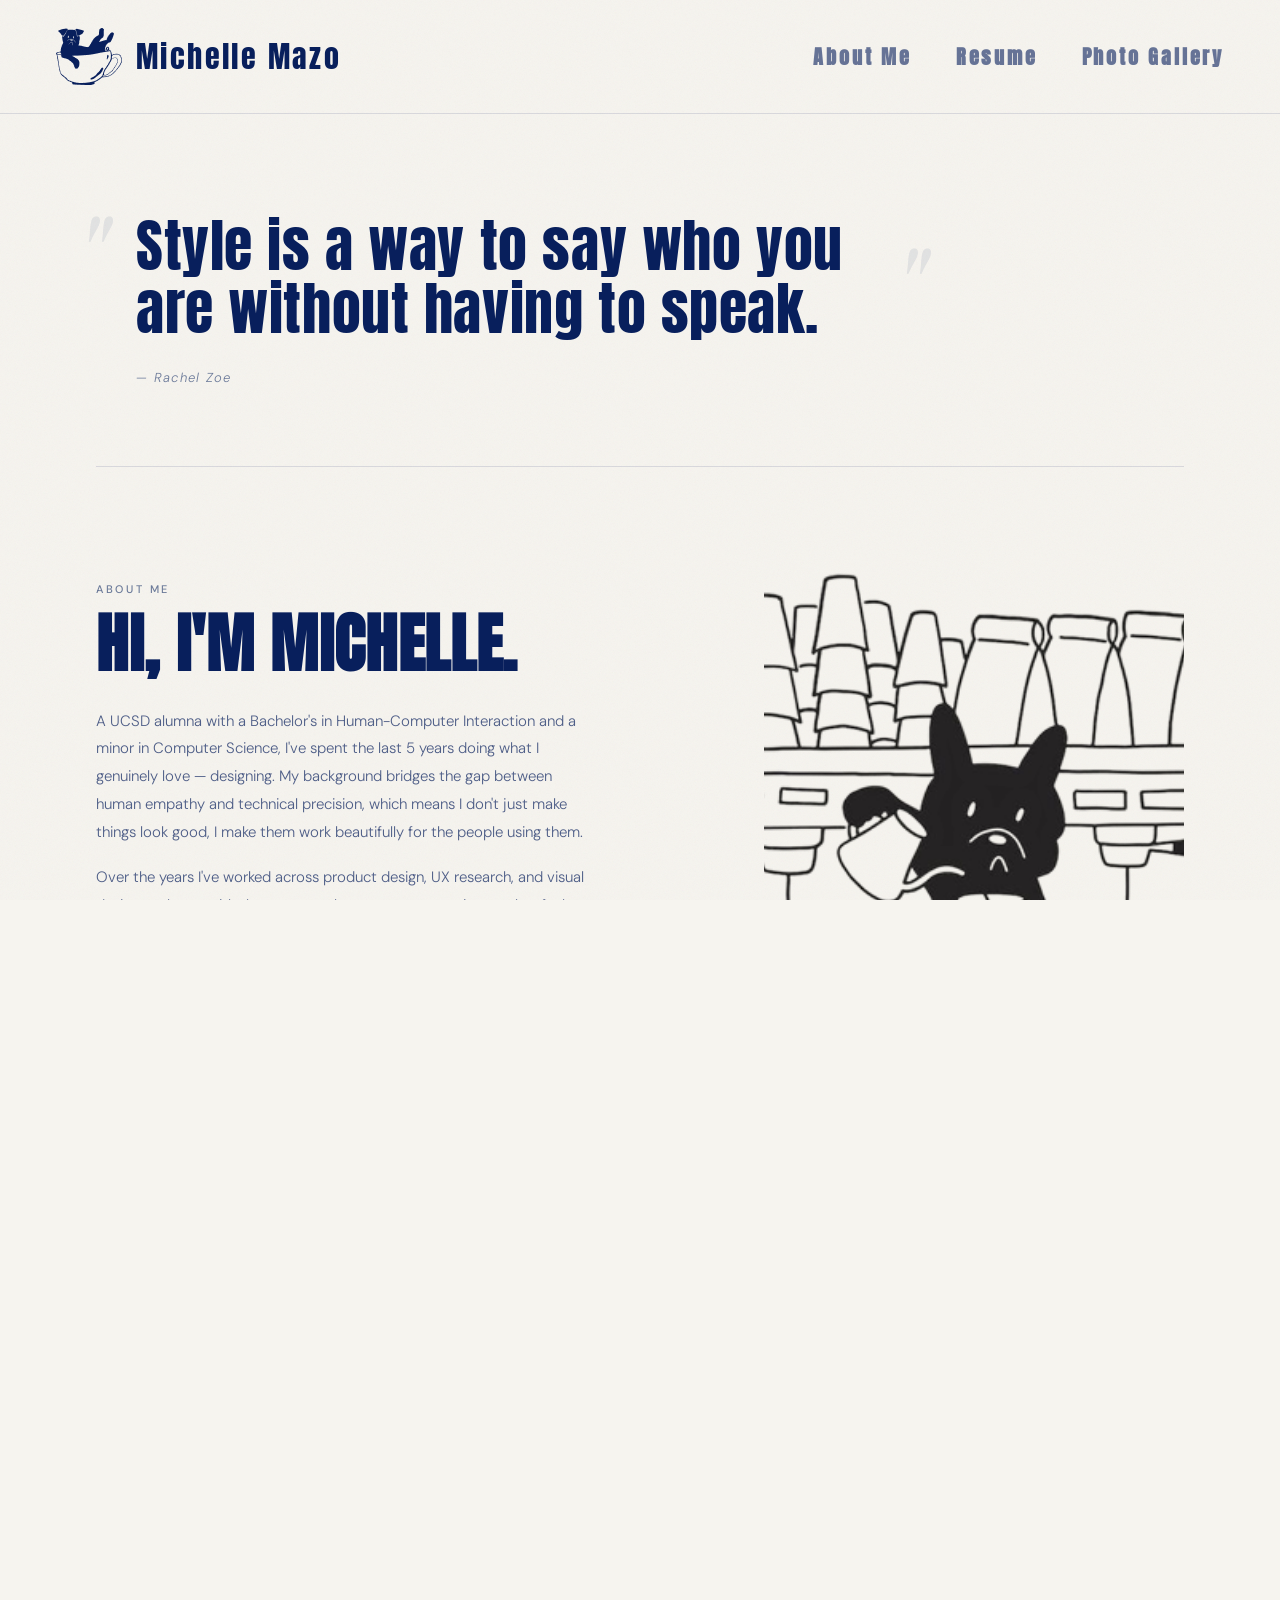
==== about.html @ 553e1314 "added about me" ====
<!DOCTYPE html>
<html lang="en">
<head>
  <meta charset="UTF-8" />
  <meta name="viewport" content="width=device-width, initial-scale=1.0" />
  <title>About — Michelle Mazo</title>
  <link rel="preconnect" href="https://fonts.googleapis.com" />
  <link rel="preconnect" href="https://fonts.gstatic.com" crossorigin />
  <link href="https://fonts.googleapis.com/css2?family=Anton&family=DM+Sans:wght@300;400;500&family=Playfair+Display:ital@1&display=swap" rel="stylesheet" />
  <link rel="stylesheet" href="styles.css" />
  <link rel="stylesheet" href="about.css" />
</head>
<body>
  <div class="page">

    <!-- NAV -->
    <nav>
      <a href="index.html" class="nav-logo">
        <img src="assets/logo.png" alt="Michelle Mazo" class="logo-img" />
        <span class="logo-name">Michelle Mazo</span>
      </a>
      <ul class="nav-links">
        <li><a href="about.html" class="nav-active">About Me</a></li>
        <li><a href="resume.html">Resume</a></li>
        <li><a href="gallery.html">Photo Gallery</a></li>
      </ul>
    </nav>

    <main class="about-wrap">

      <!-- ── QUOTE SECTION ── -->
      <section class="quote-section reveal">
        <div class="quote-inner">
          <span class="quote-mark open">"</span>
          <blockquote class="quote-text">
            Style is a way to say who you are without having to speak.
          </blockquote>
          <span class="quote-mark close">"</span>
          <cite class="quote-cite">— Rachel Zoe</cite>
        </div>
      </section>

      <!-- ── BIO SECTION ── -->
      <section class="bio-section">
        <div class="bio-grid">
          <div class="bio-text reveal">
            <p class="bio-eyebrow">About Me</p>
            <h2 class="bio-heading">Hi, I'm Michelle.</h2>
            <p class="bio-body">
              A UCSD alumna with a Bachelor's in Human-Computer Interaction and a minor in Computer Science, I've spent the last 5 years doing what I genuinely love — designing. My background bridges the gap between human empathy and technical precision, which means I don't just make things look good, I make them work beautifully for the people using them.
            </p>
            <p class="bio-body">
              Over the years I've worked across product design, UX research, and visual design — always with the same north star: create experiences that feel effortless and look intentional. I believe great design is invisible; it guides you without you noticing.
            </p>
            <p class="bio-body">
              When I'm not pushing pixels, you'll find me on the ice rink, behind a camera lens, or deep in a rabbit hole of interior design inspiration. Design isn't just my job — it's the lens through which I see everything.
            </p>
          </div>

          <div class="bio-image-col reveal-right">
            <div class="bio-img-frame">
              <img src="assets/hero.png" alt="Michelle Mazo" class="bio-photo" />
              <!-- Floating sticker -->
              <div class="sticker sticker-camera">📷</div>
            </div>
          </div>
        </div>
      </section>

      <!-- ── LOVES + ACCOMPLISHMENTS ── -->
      <section class="lists-section">
        <div class="lists-grid">

          <!-- Things I Love -->
          <div class="list-block reveal">
            <div class="list-header">
              <span class="list-icon">♥</span>
              <h3 class="list-title">Things I Love</h3>
            </div>
            <ul class="love-list">
              <li class="love-item" style="--i:0">
                <span class="love-num">01</span>
                <span>Learning about design & emerging tools</span>
              </li>
              <li class="love-item" style="--i:1">
                <span class="love-num">02</span>
                <span>Building out designs from scratch</span>
              </li>
              <li class="love-item" style="--i:2">
                <span class="love-num">03</span>
                <span>Playing hockey & tennis</span>
              </li>
              <li class="love-item" style="--i:3">
                <span class="love-num">04</span>
                <span>Photography</span>
              </li>
              <li class="love-item" style="--i:4">
                <span class="love-num">05</span>
                <span>Traveling & exploring new places</span>
              </li>
              <li class="love-item" style="--i:5">
                <span class="love-num">06</span>
                <span>Interior design</span>
              </li>
              <li class="love-item love-item--blind" style="--i:6">
                <span class="love-num">07</span>
                <span>Opening blind boxes</span>
                <!-- Blind box character sticker -->
                <div class="blindbox-sticker">
                  <div class="bb-char">
                    <div class="bb-head">
                      <div class="bb-eye bb-eye--l"></div>
                      <div class="bb-eye bb-eye--r"></div>
                      <div class="bb-mouth"></div>
                    </div>
                    <div class="bb-body"></div>
                    <div class="bb-star bb-star--1">★</div>
                    <div class="bb-star bb-star--2">✦</div>
                    <div class="bb-star bb-star--3">★</div>
                  </div>
                </div>
              </li>
            </ul>
          </div>

          <!-- Accomplishments -->
          <div class="list-block reveal">
            <div class="list-header">
              <span class="list-icon">✦</span>
              <h3 class="list-title">Accomplishments</h3>
            </div>
            <div class="accomplishments-empty">
              <div class="empty-inner">
                <p class="empty-line">Building the list.</p>
                <p class="empty-line empty-line--muted">Check back soon — big things are coming.</p>
              </div>
              <div class="empty-dots">
                <span class="e-dot"></span>
                <span class="e-dot"></span>
                <span class="e-dot"></span>
              </div>
            </div>
          </div>

        </div>
      </section>

      <!-- ── MARLOW SECTION ── -->
      <section class="dog-section reveal">
        <div class="dog-inner">
          <div class="dog-text">
            <p class="bio-eyebrow">& Most Importantly</p>
            <h2 class="dog-heading">Meet Marlow.</h2>
            <p class="bio-body">
              Chief of good vibes, professional napper, and my most loyal creative companion. Marlow has been by my side through every late-night design sprint and every celebratory moment. Equal parts chaos and comfort — basically my spirit animal.
            </p>
          </div>
          <div class="dog-img-wrap">
            <div class="dog-img-frame">
              <img src="assets/marlow.png" alt="Marlow the dog" class="dog-photo" />
            </div>
            <div class="dog-sticker">
              <span class="dog-sticker-text">good boy ✦</span>
            </div>
          </div>
        </div>
      </section>

    </main>

  </div>

  <script>
    // Scroll reveal
    const revealEls = document.querySelectorAll('.reveal, .reveal-right');
    const observer = new IntersectionObserver((entries) => {
      entries.forEach(e => {
        if (e.isIntersecting) {
          e.target.classList.add('is-visible');
          observer.unobserve(e.target);
        }
      });
    }, { threshold: 0.12 });
    revealEls.forEach(el => observer.observe(el));

    // Love list item stagger on scroll
    const loveItems = document.querySelectorAll('.love-item');
    const loveObserver = new IntersectionObserver((entries) => {
      entries.forEach(e => {
        if (e.isIntersecting) {
          e.target.style.animationDelay = `${e.target.style.getPropertyValue('--i') * 0.08}s`;
          e.target.classList.add('love-visible');
          loveObserver.unobserve(e.target);
        }
      });
    }, { threshold: 0.1 });
    loveItems.forEach(el => loveObserver.observe(el));
  </script>
</body>
</html>
---- styles.css ----
/* ── RESET ─────────────────────────────────────────── */
*, *::before, *::after {
  box-sizing: border-box;
  margin: 0;
  padding: 0;
}

/* ── VARIABLES ─────────────────────────────────────── */
:root {
  --ink:    #081F5C;
  --cream:  #f6f4ef;
  --muted:  #6b7a99;
  --border: rgba(8,31,92,0.12);
}

/* ── BASE ──────────────────────────────────────────── */
html, body {
  height: 100%;
  font-family: 'DM Sans', sans-serif;
  background: var(--cream);
  color: var(--ink);
  overflow-x: hidden;
}

/* ── GRAIN OVERLAY ─────────────────────────────────── */
body::before {
  content: '';
  position: fixed;
  inset: 0;
  z-index: 0;
  pointer-events: none;
  opacity: 0.055;
  background-image: url("data:image/svg+xml,%3Csvg viewBox='0 0 512 512' xmlns='http://www.w3.org/2000/svg'%3E%3Cfilter id='noise'%3E%3CfeTurbulence type='fractalNoise' baseFrequency='0.75' numOctaves='4' stitchTiles='stitch'/%3E%3C/filter%3E%3Crect width='100%25' height='100%25' filter='url(%23noise)'/%3E%3C/svg%3E");
  background-size: 180px 180px;
}

/* ── LAYOUT ────────────────────────────────────────── */
.page {
  position: relative;
  z-index: 1;
  min-height: 100vh;
  display: flex;
  flex-direction: column;
}

/* ── NAV ───────────────────────────────────────────── */
nav {
  display: flex;
  align-items: center;
  justify-content: space-between;
  padding: 28px 56px;
  border-bottom: 1px solid var(--border);
}

.nav-logo {
  display: flex;
  align-items: center;
  gap: 14px;
  text-decoration: none;
}

.logo-mark {
  width: 40px;
  height: 40px;
  border-radius: 50%;
  border: 1.5px solid var(--ink);
  display: flex;
  align-items: center;
  justify-content: center;
  font-family: 'Anton', sans-serif;
  font-size: 14px;
  color: var(--ink);
  letter-spacing: 0.02em;
  transition: background 0.3s ease, color 0.3s ease;
}

.nav-logo:hover .logo-mark {
  background: var(--ink);
  color: var(--cream);
}

.logo-name {
  font-family: 'Anton', sans-serif;
  font-size: 30px;
  letter-spacing: 0.08em;
  color: var(--ink);
}

.nav-links {
  display: flex;
  align-items: center;
  gap: 44px;
  list-style: none;
}

.nav-links li {
  animation: fadeDown 0.6s ease both;
}
.nav-links li:nth-child(1) { animation-delay: 0.15s; }
.nav-links li:nth-child(2) { animation-delay: 0.26s; }
.nav-links li:nth-child(3) { animation-delay: 0.37s; }

.nav-links a {
  font-family: 'Anton', sans-serif;
  font-size: 20px;
  font-weight: 900;
  letter-spacing: 0.14em;
  color: var(--ink);
  text-decoration: none;
  position: relative;
  padding-bottom: 4px;
  opacity: 0.6;
  transition: opacity 0.25s ease;
}

.nav-links a::after {
  content: '';
  position: absolute;
  left: 0;
  bottom: 0;
  width: 0%;
  height: 1px;
  background: var(--ink);
  transition: width 0.38s cubic-bezier(0.4, 0, 0.2, 1);
}

.nav-links a:hover {
  opacity: 1;
}

.nav-links a:hover::after {
  width: 100%;
}

/* ── HERO ──────────────────────────────────────────── */
.hero {
  flex: 1;
  display: grid;
  grid-template-columns: 1fr 1fr;
  padding: 80px 56px 0;
  align-items: center;
  gap: 40px;
  max-width: 1200px;
  width: 100%;
  margin: 0 auto;
}

/* LEFT — text */
.hero-text {
  display: flex;
  flex-direction: column;
}

.hero-eyebrow {
  font-family: 'DM Sans', sans-serif;
  font-size: 11px;
  font-weight: 500;
  letter-spacing: 0.24em;
  text-transform: uppercase;
  color: var(--muted);
  margin-bottom: 22px;
  animation: fadeUp 0.8s ease both 0.2s;
}

.hero-name {
  font-family: 'Anton', sans-serif;
  font-size: clamp(40px, 7.5vw, 30px);
  line-height: 0.93;
  letter-spacing: 0.01em;
  color: var(--ink);
  text-transform: uppercase;
}

.hero-name .line {
  display: block;
  overflow: hidden;
}

.hero-name .line span {
  display: block;
  animation: slideUp 0.9s cubic-bezier(0.22, 1, 0.36, 1) both;
}

.hero-name .line:nth-child(1) span { animation-delay: 0.25s; }
.hero-name .line:nth-child(2) span { animation-delay: 0.38s; }

.hero-divider {
  width: 44px;
  height: 1px;
  background: var(--ink);
  opacity: 0.22;
  margin: 30px 0;
  animation: fadeUp 0.8s ease both 0.55s;
}

.hero-desc {
  font-family: 'Anton', sans-serif;
  font-size: 20px;
  font-weight: 300;
  line-height: 1.8;
  color: var(--ink);
  opacity: 0.6;
  max-width: 340px;
  animation: fadeUp 0.8s ease both 0.65s;
}

.hero-cta {
  margin-top: 44px;
  animation: fadeUp 0.8s ease both 0.78s;
}

.hero-cta a {
  font-family: 'DM Sans', sans-serif;
  font-size: 11px;
  font-weight: 500;
  letter-spacing: 0.2em;
  text-transform: uppercase;
  color: var(--cream);
  background: var(--ink);
  text-decoration: none;
  padding: 15px 36px;
  border: 1px solid var(--ink);
  display: inline-block;
  position: relative;
  overflow: hidden;
  transition: color 0.38s ease;
}

.hero-cta a::before {
  content: '';
  position: absolute;
  inset: 0;
  background: var(--cream);
  transform: translateX(-102%);
  transition: transform 0.38s cubic-bezier(0.4, 0, 0.2, 1);
}

.hero-cta a:hover { color: var(--ink); }
.hero-cta a:hover::before { transform: translateX(0); }
.hero-cta a span { position: relative; z-index: 1; }

/* RIGHT — image */
.hero-image {
  display: flex;
  justify-content: flex-end;
  align-items: flex-end;
  padding-left: 32px;
  animation: fadeIn 1.1s ease both 0.4s;
}

.image-frame {
  position: relative;
  width: 100%;
  max-width: 460px;
  aspect-ratio: 3 / 4;
}

.image-frame::before {
  content: '';
  position: absolute;
  top: -16px;
  right: -16px;
  width: 55%;
  height: 55%;
  border-top: 1px solid var(--ink);
  border-right: 1px solid var(--ink);
  opacity: 0.14;
  pointer-events: none;
  z-index: 2;
}

.image-frame::after {
  content: '';
  position: absolute;
  bottom: -16px;
  left: -16px;
  width: 55%;
  height: 55%;
  border-bottom: 1px solid var(--ink);
  border-left: 1px solid var(--ink);
  opacity: 0.14;
  pointer-events: none;
  z-index: 2;
}

.placeholder-img {
  width: 100%;
  height: 100%;
  background: rgba(8,31,92,0.04);
  border: 1px dashed rgba(8,31,92,0.18);
  display: flex;
  flex-direction: column;
  align-items: center;
  justify-content: center;
  gap: 14px;
}

.placeholder-img svg { opacity: 0.18; }

.placeholder-img p {
  font-size: 11px;
  letter-spacing: 0.16em;
  text-transform: uppercase;
  color: var(--ink);
  opacity: 0.3;
}

/* ── COMING SOON ───────────────────────────────────── */
.coming-soon {
  padding: 44px 56px;
  display: flex;
  align-items: center;
  gap: 18px;
  animation: fadeUp 0.8s ease both 1s;
}

.cs-line {
  flex: 1;
  height: 1px;
  background: var(--border);
}

.cs-text {
  font-family: 'DM Sans', sans-serif;
  font-size: 10px;
  font-weight: 400;
  letter-spacing: 0.26em;
  text-transform: uppercase;
  color: var(--muted);
  white-space: nowrap;
}

.cs-dots {
  display: flex;
  gap: 5px;
  align-items: center;
}

.dot {
  width: 4px;
  height: 4px;
  border-radius: 50%;
  background: var(--muted);
  opacity: 0.4;
  animation: blink 1.8s ease-in-out infinite;
}

.dot:nth-child(2) { animation-delay: 0.22s; }
.dot:nth-child(3) { animation-delay: 0.44s; }

/* ── ANIMATIONS ────────────────────────────────────── */
@keyframes fadeDown {
  from { opacity: 0; transform: translateY(-12px); }
  to   { opacity: 1; transform: translateY(0); }
}

@keyframes fadeUp {
  from { opacity: 0; transform: translateY(18px); }
  to   { opacity: 1; transform: translateY(0); }
}

@keyframes slideUp {
  from { transform: translateY(110%); }
  to   { transform: translateY(0); }
}

@keyframes fadeIn {
  from { opacity: 0; }
  to   { opacity: 1; }
}

@keyframes blink {
  0%, 100% { opacity: 0.25; transform: scale(1); }
  50%       { opacity: 0.9;  transform: scale(1.35); }
}

/* ── RESPONSIVE ────────────────────────────────────── */
@media (max-width: 768px) {
  nav { padding: 20px 24px; }
  .logo-name { display: none; }
  .nav-links { gap: 22px; }

  .hero {
    grid-template-columns: 1fr;
    padding: 48px 24px 0;
    gap: 48px;
  }

  .hero-image {
    justify-content: center;
    padding-left: 0;
    order: -1;
  }

  .image-frame { max-width: 260px; }
  .coming-soon { padding: 36px 24px; }
}
---- about.css ----
/* ── ABOUT PAGE ────────────────────────────────────── */

.about-wrap {
  max-width: 1200px;
  width: 100%;
  margin: 0 auto;
  padding: 0 56px;
}

/* ── SCROLL REVEAL ─────────────────────────────────── */
.reveal {
  opacity: 0;
  transform: translateY(40px);
  transition: opacity 0.8s cubic-bezier(0.22, 1, 0.36, 1),
              transform 0.8s cubic-bezier(0.22, 1, 0.36, 1);
}

.reveal-right {
  opacity: 0;
  transform: translateX(40px);
  transition: opacity 0.9s cubic-bezier(0.22, 1, 0.36, 1),
              transform 0.9s cubic-bezier(0.22, 1, 0.36, 1);
}

.reveal.is-visible,
.reveal-right.is-visible {
  opacity: 1;
  transform: translate(0, 0);
}

/* ── QUOTE SECTION ─────────────────────────────────── */
.quote-section {
  padding: 100px 0 80px;
  border-bottom: 1px solid var(--border);
}

.quote-inner {
  position: relative;
  max-width: 820px;
}

.quote-mark {
  font-family: 'Playfair Display', serif;
  font-size: 120px;
  line-height: 1;
  color: var(--ink);
  opacity: 0.08;
  position: absolute;
  font-style: italic;
}

.quote-mark.open {
  top: -20px;
  left: -24px;
}

.quote-mark.close {
  bottom: 40px;
  right: -10px;
}

.quote-text {
  font-family: 'Anton', sans-serif;
  font-size: clamp(32px, 4.5vw, 58px);
  line-height: 1.1;
  letter-spacing: 0.01em;
  color: var(--ink);
  font-style: normal;
  padding: 0 40px;
}

.quote-cite {
  display: block;
  font-family: 'DM Sans', sans-serif;
  font-size: 13px;
  font-weight: 300;
  font-style: italic;
  letter-spacing: 0.1em;
  color: var(--muted);
  margin-top: 28px;
  padding-left: 40px;
}

/* ── BIO SECTION ───────────────────────────────────── */
.bio-section {
  padding: 100px 0;
  border-bottom: 1px solid var(--border);
}

.bio-grid {
  display: grid;
  grid-template-columns: 1fr 1fr;
  gap: 80px;
  align-items: center;
}

.bio-eyebrow {
  font-family: 'DM Sans', sans-serif;
  font-size: 11px;
  font-weight: 500;
  letter-spacing: 0.24em;
  text-transform: uppercase;
  color: var(--muted);
  margin-bottom: 16px;
}

.bio-heading {
  font-family: 'Anton', sans-serif;
  font-size: clamp(40px, 5vw, 68px);
  line-height: 1;
  letter-spacing: 0.01em;
  color: var(--ink);
  text-transform: uppercase;
  margin-bottom: 32px;
}

.bio-body {
  font-family: 'DM Sans', sans-serif;
  font-size: 15px;
  font-weight: 300;
  line-height: 1.85;
  color: var(--ink);
  opacity: 0.7;
  margin-bottom: 18px;
}

.bio-body:last-child { margin-bottom: 0; }

/* Bio image */
.bio-image-col {
  display: flex;
  justify-content: flex-end;
}

.bio-img-frame {
  position: relative;
  width: 100%;
  max-width: 420px;
  aspect-ratio: 4 / 5;
}

.bio-photo {
  width: 100%;
  height: 100%;
  object-fit: cover;
  display: block;
}

/* Floating sticker on bio image */
.sticker {
  position: absolute;
  background: var(--cream);
  border: 1.5px solid var(--border);
  border-radius: 50%;
  display: flex;
  align-items: center;
  justify-content: center;
  font-size: 22px;
  animation: float 3s ease-in-out infinite;
  box-shadow: 0 4px 20px rgba(8,31,92,0.08);
  z-index: 3;
}

.sticker-camera {
  width: 56px;
  height: 56px;
  bottom: -18px;
  right: -18px;
  animation-delay: 0.4s;
}

@keyframes float {
  0%, 100% { transform: translateY(0) rotate(-4deg); }
  50%       { transform: translateY(-10px) rotate(4deg); }
}

/* ── LISTS SECTION ─────────────────────────────────── */
.lists-section {
  padding: 100px 0;
  border-bottom: 1px solid var(--border);
}

.lists-grid {
  display: grid;
  grid-template-columns: 1fr 1fr;
  gap: 80px;
  align-items: start;
}

.list-header {
  display: flex;
  align-items: center;
  gap: 12px;
  margin-bottom: 40px;
}

.list-icon {
  font-size: 16px;
  color: var(--ink);
  opacity: 0.5;
}

.list-title {
  font-family: 'Anton', sans-serif;
  font-size: 22px;
  letter-spacing: 0.06em;
  text-transform: uppercase;
  color: var(--ink);
  font-weight: 400;
}

/* Love list */
.love-list {
  list-style: none;
  display: flex;
  flex-direction: column;
  gap: 0;
}

.love-item {
  display: flex;
  align-items: center;
  gap: 16px;
  padding: 16px 0;
  border-bottom: 1px solid var(--border);
  font-family: 'DM Sans', sans-serif;
  font-size: 15px;
  font-weight: 300;
  color: var(--ink);
  opacity: 0;
  transform: translateX(-16px);
  transition: opacity 0.5s ease, transform 0.5s ease, background 0.2s ease;
  position: relative;
  cursor: default;
}

.love-item:first-child {
  border-top: 1px solid var(--border);
}

.love-item.love-visible {
  opacity: 1;
  transform: translateX(0);
  transition-delay: calc(var(--i) * 0.07s);
}

.love-item:hover {
  padding-left: 8px;
}

.love-num {
  font-family: 'Anton', sans-serif;
  font-size: 11px;
  color: var(--muted);
  letter-spacing: 0.1em;
  min-width: 28px;
  opacity: 0.5;
}

/* Blind box list item */
.love-item--blind {
  overflow: visible;
}

/* Blind box sticker character */
.blindbox-sticker {
  position: absolute;
  right: -20px;
  top: 50%;
  transform: translateY(-50%);
  animation: bbFloat 2.5s ease-in-out infinite;
  z-index: 10;
}

.bb-char {
  position: relative;
  width: 52px;
}

.bb-head {
  width: 44px;
  height: 44px;
  background: var(--ink);
  border-radius: 50% 50% 45% 45%;
  position: relative;
  margin: 0 auto;
  display: flex;
  align-items: center;
  justify-content: center;
  gap: 8px;
}

.bb-eye {
  width: 7px;
  height: 9px;
  background: var(--cream);
  border-radius: 50%;
  margin-top: -2px;
}

.bb-mouth {
  position: absolute;
  bottom: 10px;
  left: 50%;
  transform: translateX(-50%);
  width: 12px;
  height: 6px;
  border-bottom: 2px solid var(--cream);
  border-radius: 0 0 8px 8px;
}

.bb-body {
  width: 36px;
  height: 22px;
  background: var(--ink);
  opacity: 0.8;
  border-radius: 4px 4px 8px 8px;
  margin: 2px auto 0;
}

.bb-star {
  position: absolute;
  font-size: 9px;
  color: var(--ink);
  opacity: 0.5;
  animation: spin 4s linear infinite;
}

.bb-star--1 { top: -8px; right: 2px; animation-delay: 0s; }
.bb-star--2 { top: 10px; right: -10px; font-size: 7px; animation-delay: 0.5s; }
.bb-star--3 { top: -4px; left: 0px; animation-delay: 1s; }

@keyframes bbFloat {
  0%, 100% { transform: translateY(-50%) rotate(-5deg); }
  50%       { transform: translateY(calc(-50% - 8px)) rotate(5deg); }
}

@keyframes spin {
  0%   { transform: rotate(0deg) scale(1); opacity: 0.5; }
  50%  { transform: rotate(180deg) scale(1.3); opacity: 0.8; }
  100% { transform: rotate(360deg) scale(1); opacity: 0.5; }
}

/* Accomplishments empty state */
.accomplishments-empty {
  padding: 48px 32px;
  border: 1px dashed rgba(8,31,92,0.15);
  display: flex;
  flex-direction: column;
  align-items: center;
  justify-content: center;
  gap: 24px;
  text-align: center;
  min-height: 220px;
}

.empty-inner {
  display: flex;
  flex-direction: column;
  gap: 8px;
}

.empty-line {
  font-family: 'Anton', sans-serif;
  font-size: 20px;
  letter-spacing: 0.04em;
  color: var(--ink);
  text-transform: uppercase;
}

.empty-line--muted {
  font-family: 'DM Sans', sans-serif;
  font-size: 13px;
  font-weight: 300;
  letter-spacing: 0.08em;
  text-transform: none;
  color: var(--muted);
}

.empty-dots {
  display: flex;
  gap: 6px;
}

.e-dot {
  width: 5px;
  height: 5px;
  border-radius: 50%;
  background: var(--muted);
  opacity: 0.4;
  animation: blink 1.8s ease-in-out infinite;
}

.e-dot:nth-child(2) { animation-delay: 0.22s; }
.e-dot:nth-child(3) { animation-delay: 0.44s; }

/* ── DOG SECTION ───────────────────────────────────── */
.dog-section {
  padding: 100px 0 120px;
}

.dog-inner {
  display: grid;
  grid-template-columns: 1fr 1fr;
  gap: 80px;
  align-items: center;
}

.dog-heading {
  font-family: 'Anton', sans-serif;
  font-size: clamp(40px, 5vw, 68px);
  line-height: 1;
  letter-spacing: 0.01em;
  color: var(--ink);
  text-transform: uppercase;
  margin-bottom: 32px;
}

.dog-img-wrap {
  position: relative;
  display: flex;
  justify-content: flex-end;
}

.dog-img-frame {
  width: 100%;
  max-width: 420px;
  aspect-ratio: 4 / 5;
  overflow: hidden;
  position: relative;
}

.dog-photo {
  width: 100%;
  height: 100%;
  object-fit: cover;
  display: block;
  transition: transform 0.6s cubic-bezier(0.22, 1, 0.36, 1);
}

.dog-img-frame:hover .dog-photo {
  transform: scale(1.04);
}

/* Good boy sticker */
.dog-sticker {
  position: absolute;
  bottom: -16px;
  left: -16px;
  background: var(--ink);
  color: var(--cream);
  padding: 10px 20px;
  font-family: 'DM Sans', sans-serif;
  font-size: 12px;
  font-weight: 500;
  letter-spacing: 0.14em;
  text-transform: uppercase;
  animation: float 3.5s ease-in-out infinite;
  animation-delay: 0.8s;
  z-index: 4;
}

.dog-sticker-text {
  position: relative;
  z-index: 1;
}

/* ── RESPONSIVE ────────────────────────────────────── */
@media (max-width: 768px) {
  .about-wrap { padding: 0 24px; }

  .bio-grid,
  .lists-grid,
  .dog-inner {
    grid-template-columns: 1fr;
    gap: 48px;
  }

  .bio-image-col { justify-content: center; }
  .dog-img-wrap  { justify-content: center; }

  .quote-text { font-size: 28px; padding: 0 20px; }
  .quote-mark { font-size: 80px; }

  .blindbox-sticker { right: 8px; }
}
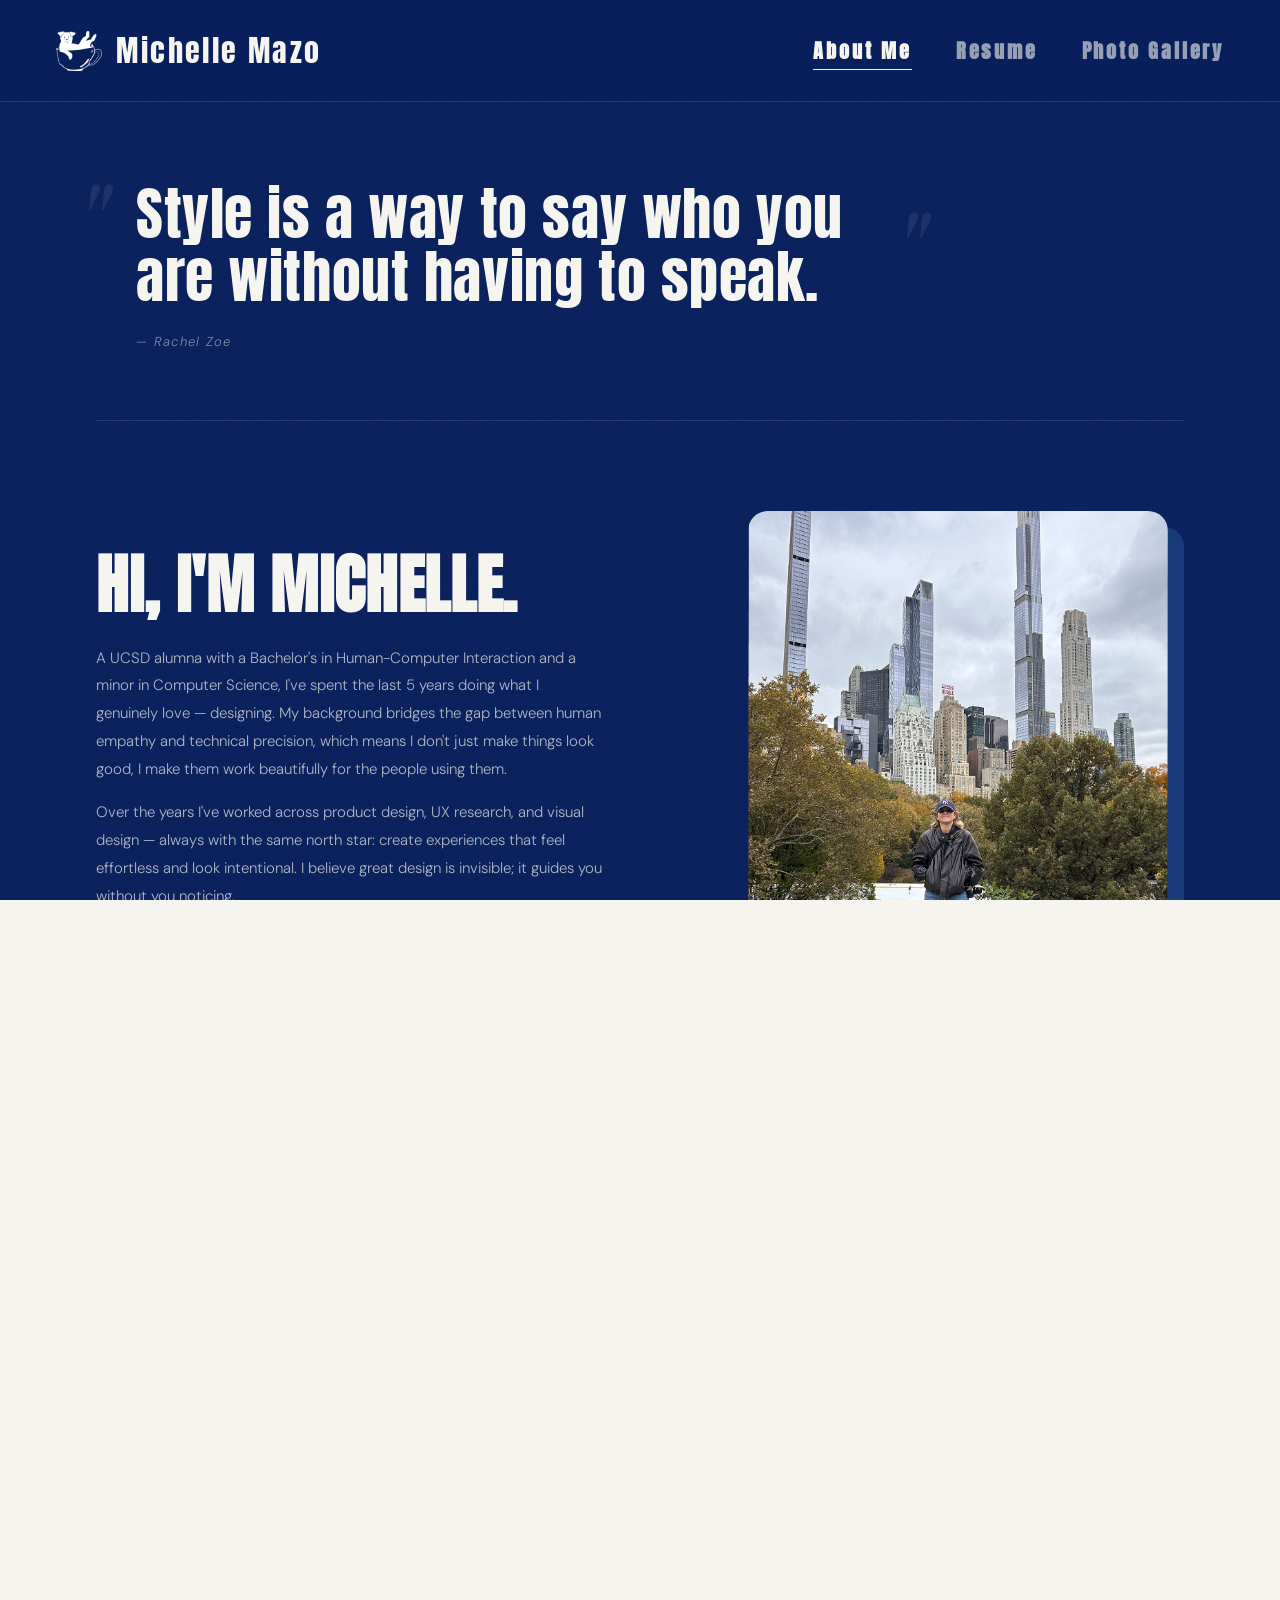
==== commit a979bd42: "updated about" ====
--- a/about.html
+++ b/about.html
@@ -1,16 +1,20 @@
 <!DOCTYPE html>
 <html lang="en">
+
 <head>
   <meta charset="UTF-8" />
   <meta name="viewport" content="width=device-width, initial-scale=1.0" />
   <title>About — Michelle Mazo</title>
   <link rel="preconnect" href="https://fonts.googleapis.com" />
   <link rel="preconnect" href="https://fonts.gstatic.com" crossorigin />
-  <link href="https://fonts.googleapis.com/css2?family=Anton&family=DM+Sans:wght@300;400;500&family=Playfair+Display:ital@1&display=swap" rel="stylesheet" />
+  <link
+    href="https://fonts.googleapis.com/css2?family=Anton&family=DM+Sans:wght@300;400;500&family=Playfair+Display:ital@1&display=swap"
+    rel="stylesheet" />
   <link rel="stylesheet" href="styles.css" />
   <link rel="stylesheet" href="about.css" />
 </head>
-<body>
+
+<body class="about-page">
   <div class="page">
 
     <!-- NAV -->
@@ -44,22 +48,28 @@
       <section class="bio-section">
         <div class="bio-grid">
           <div class="bio-text reveal">
-            <p class="bio-eyebrow">About Me</p>
             <h2 class="bio-heading">Hi, I'm Michelle.</h2>
             <p class="bio-body">
-              A UCSD alumna with a Bachelor's in Human-Computer Interaction and a minor in Computer Science, I've spent the last 5 years doing what I genuinely love — designing. My background bridges the gap between human empathy and technical precision, which means I don't just make things look good, I make them work beautifully for the people using them.
-            </p>
-            <p class="bio-body">
-              Over the years I've worked across product design, UX research, and visual design — always with the same north star: create experiences that feel effortless and look intentional. I believe great design is invisible; it guides you without you noticing.
-            </p>
-            <p class="bio-body">
-              When I'm not pushing pixels, you'll find me on the ice rink, behind a camera lens, or deep in a rabbit hole of interior design inspiration. Design isn't just my job — it's the lens through which I see everything.
+              A UCSD alumna with a Bachelor's in Human-Computer Interaction and a minor in Computer Science, I've spent
+              the last 5 years doing what I genuinely love — designing. My background bridges the gap between human
+              empathy and technical precision, which means I don't just make things look good, I make them work
+              beautifully for the people using them.
+            </p>
+            <p class="bio-body">
+              Over the years I've worked across product design, UX research, and visual design — always with the same
+              north star: create experiences that feel effortless and look intentional. I believe great design is
+              invisible; it guides you without you noticing.
+            </p>
+            <p class="bio-body">
+              When I'm not pushing pixels, you'll find me on the ice rink, behind a camera lens, or deep in a rabbit
+              hole of interior design inspiration. Design isn't just my job — it's the lens through which I see
+              everything.
             </p>
           </div>
 
           <div class="bio-image-col reveal-right">
             <div class="bio-img-frame">
-              <img src="assets/hero.png" alt="Michelle Mazo" class="bio-photo" />
+              <img src="assets/me.png" alt="Michelle Mazo" class="bio-photo" />
               <!-- Floating sticker -->
               <div class="sticker sticker-camera">📷</div>
             </div>
@@ -107,17 +117,7 @@
                 <span>Opening blind boxes</span>
                 <!-- Blind box character sticker -->
                 <div class="blindbox-sticker">
-                  <div class="bb-char">
-                    <div class="bb-head">
-                      <div class="bb-eye bb-eye--l"></div>
-                      <div class="bb-eye bb-eye--r"></div>
-                      <div class="bb-mouth"></div>
-                    </div>
-                    <div class="bb-body"></div>
-                    <div class="bb-star bb-star--1">★</div>
-                    <div class="bb-star bb-star--2">✦</div>
-                    <div class="bb-star bb-star--3">★</div>
-                  </div>
+                  <img src="assets/popmart.png" alt="Pop Mart figure" class="bb-img" />
                 </div>
               </li>
             </ul>
@@ -149,10 +149,17 @@
       <section class="dog-section reveal">
         <div class="dog-inner">
           <div class="dog-text">
-            <p class="bio-eyebrow">& Most Importantly</p>
             <h2 class="dog-heading">Meet Marlow.</h2>
             <p class="bio-body">
-              Chief of good vibes, professional napper, and my most loyal creative companion. Marlow has been by my side through every late-night design sprint and every celebratory moment. Equal parts chaos and comfort — basically my spirit animal.
+              Chief of good vibes, professional <span class="marlow-highlight">napper<span class="marlow-sticker"><img
+                    src="assets/napping.png" alt="Marlow"></span></span>, and my most loyal creative companion. Marlow
+              has been by my
+              side through every late-night design sprint and every celebratory moment. Equal parts <span
+                class="marlow-highlight">chaos<span class="marlow-sticker"><img src="assets/walk.png"
+                    alt="Marlow"></span></span> and <span class="marlow-highlight">comfort<span
+                  class="marlow-sticker"><img src="assets/watermelon.png" alt="Marlow"></span></span> — basically my
+              spirit
+              animal.
             </p>
           </div>
           <div class="dog-img-wrap">
@@ -197,4 +204,5 @@
     loveItems.forEach(el => loveObserver.observe(el));
   </script>
 </body>
-</html>
+
+</html>
--- a/styles.css
+++ b/styles.css
@@ -1,5 +1,7 @@
 /* ── RESET ─────────────────────────────────────────── */
-*, *::before, *::after {
+*,
+*::before,
+*::after {
   box-sizing: border-box;
   margin: 0;
   padding: 0;
@@ -7,14 +9,15 @@
 
 /* ── VARIABLES ─────────────────────────────────────── */
 :root {
-  --ink:    #081F5C;
-  --cream:  #f6f4ef;
-  --muted:  #6b7a99;
-  --border: rgba(8,31,92,0.12);
+  --ink: #081F5C;
+  --cream: #f6f4ef;
+  --muted: #6b7a99;
+  --border: rgba(8, 31, 92, 0.12);
 }
 
 /* ── BASE ──────────────────────────────────────────── */
-html, body {
+html,
+body {
   height: 100%;
   font-family: 'DM Sans', sans-serif;
   background: var(--cream);
@@ -50,6 +53,9 @@
   justify-content: space-between;
   padding: 28px 56px;
   border-bottom: 1px solid var(--border);
+  position: relative;
+  z-index: 100;
+  background: var(--cream);
 }
 
 .nav-logo {
@@ -57,6 +63,7 @@
   align-items: center;
   gap: 14px;
   text-decoration: none;
+  z-index: 101;
 }
 
 .logo-mark {
@@ -86,6 +93,11 @@
   color: var(--ink);
 }
 
+.logo-img {
+  height: 40px;
+  width: auto;
+}
+
 .nav-links {
   display: flex;
   align-items: center;
@@ -96,9 +108,18 @@
 .nav-links li {
   animation: fadeDown 0.6s ease both;
 }
-.nav-links li:nth-child(1) { animation-delay: 0.15s; }
-.nav-links li:nth-child(2) { animation-delay: 0.26s; }
-.nav-links li:nth-child(3) { animation-delay: 0.37s; }
+
+.nav-links li:nth-child(1) {
+  animation-delay: 0.15s;
+}
+
+.nav-links li:nth-child(2) {
+  animation-delay: 0.26s;
+}
+
+.nav-links li:nth-child(3) {
+  animation-delay: 0.37s;
+}
 
 .nav-links a {
   font-family: 'Anton', sans-serif;
@@ -124,12 +145,133 @@
   transition: width 0.38s cubic-bezier(0.4, 0, 0.2, 1);
 }
 
-.nav-links a:hover {
+.nav-links a:hover,
+.nav-links a.nav-active {
   opacity: 1;
 }
 
-.nav-links a:hover::after {
+.nav-links a:hover::after,
+.nav-links a.nav-active::after {
   width: 100%;
+}
+
+/* ── HAMBURGER BUTTON ──────────────────────────────── */
+.nav-hamburger {
+  display: none;
+  flex-direction: column;
+  justify-content: center;
+  gap: 5px;
+  width: 36px;
+  height: 36px;
+  background: none;
+  border: none;
+  cursor: pointer;
+  padding: 4px;
+  z-index: 101;
+}
+
+.nav-hamburger span {
+  display: block;
+  width: 100%;
+  height: 1.5px;
+  background: var(--ink);
+  border-radius: 2px;
+  transform-origin: center;
+  transition: transform 0.35s cubic-bezier(0.4, 0, 0.2, 1),
+    opacity 0.35s ease,
+    width 0.35s ease;
+}
+
+.nav-hamburger.is-open span:nth-child(1) {
+  transform: translateY(6.5px) rotate(45deg);
+}
+
+.nav-hamburger.is-open span:nth-child(2) {
+  opacity: 0;
+  width: 0;
+}
+
+.nav-hamburger.is-open span:nth-child(3) {
+  transform: translateY(-6.5px) rotate(-45deg);
+}
+
+/* ── MOBILE MENU DRAWER ────────────────────────────── */
+.mobile-menu {
+  display: none;
+  position: fixed;
+  top: 0;
+  left: 0;
+  right: 0;
+  bottom: 0;
+  background: var(--cream);
+  z-index: 99;
+  flex-direction: column;
+  align-items: center;
+  justify-content: center;
+  gap: 8px;
+  opacity: 0;
+  pointer-events: none;
+  transition: opacity 0.4s ease;
+}
+
+.mobile-menu.is-open {
+  opacity: 1;
+  pointer-events: all;
+}
+
+.mobile-menu-links {
+  list-style: none;
+  display: flex;
+  flex-direction: column;
+  align-items: center;
+  gap: 12px;
+}
+
+.mobile-menu-links li {
+  overflow: hidden;
+}
+
+.mobile-menu-links a {
+  font-family: 'Anton', sans-serif;
+  font-size: clamp(36px, 10vw, 56px);
+  letter-spacing: 0.04em;
+  text-transform: uppercase;
+  color: var(--ink);
+  text-decoration: none;
+  display: block;
+  opacity: 0.2;
+  transform: translateY(30px);
+  transition: opacity 0.4s ease, transform 0.4s cubic-bezier(0.22, 1, 0.36, 1);
+}
+
+.mobile-menu.is-open .mobile-menu-links a {
+  opacity: 0.85;
+  transform: translateY(0);
+}
+
+.mobile-menu.is-open .mobile-menu-links li:nth-child(1) a {
+  transition-delay: 0.10s;
+}
+
+.mobile-menu.is-open .mobile-menu-links li:nth-child(2) a {
+  transition-delay: 0.18s;
+}
+
+.mobile-menu.is-open .mobile-menu-links li:nth-child(3) a {
+  transition-delay: 0.26s;
+}
+
+.mobile-menu-links a:hover {
+  opacity: 1;
+}
+
+.mobile-menu-grain {
+  position: absolute;
+  inset: 0;
+  pointer-events: none;
+  opacity: 0.04;
+  background-image: url("data:image/svg+xml,%3Csvg viewBox='0 0 512 512' xmlns='http://www.w3.org/2000/svg'%3E%3Cfilter id='noise'%3E%3CfeTurbulence type='fractalNoise' baseFrequency='0.75' numOctaves='4' stitchTiles='stitch'/%3E%3C/filter%3E%3Crect width='100%25' height='100%25' filter='url(%23noise)'/%3E%3C/svg%3E");
+  background-size: 180px 180px;
 }
 
 /* ── HERO ──────────────────────────────────────────── */
@@ -181,8 +323,13 @@
   animation: slideUp 0.9s cubic-bezier(0.22, 1, 0.36, 1) both;
 }
 
-.hero-name .line:nth-child(1) span { animation-delay: 0.25s; }
-.hero-name .line:nth-child(2) span { animation-delay: 0.38s; }
+.hero-name .line:nth-child(1) span {
+  animation-delay: 0.25s;
+}
+
+.hero-name .line:nth-child(2) span {
+  animation-delay: 0.38s;
+}
 
 .hero-divider {
   width: 44px;
@@ -235,9 +382,18 @@
   transition: transform 0.38s cubic-bezier(0.4, 0, 0.2, 1);
 }
 
-.hero-cta a:hover { color: var(--ink); }
-.hero-cta a:hover::before { transform: translateX(0); }
-.hero-cta a span { position: relative; z-index: 1; }
+.hero-cta a:hover {
+  color: var(--ink);
+}
+
+.hero-cta a:hover::before {
+  transform: translateX(0);
+}
+
+.hero-cta a span {
+  position: relative;
+  z-index: 1;
+}
 
 /* RIGHT — image */
 .hero-image {
@@ -246,6 +402,14 @@
   align-items: flex-end;
   padding-left: 32px;
   animation: fadeIn 1.1s ease both 0.4s;
+}
+
+.hero-photo {
+  width: 100%;
+  max-width: 460px;
+  height: auto;
+  display: block;
+  object-fit: cover;
 }
 
 .image-frame {
@@ -286,8 +450,8 @@
 .placeholder-img {
   width: 100%;
   height: 100%;
-  background: rgba(8,31,92,0.04);
-  border: 1px dashed rgba(8,31,92,0.18);
+  background: rgba(8, 31, 92, 0.04);
+  border: 1px dashed rgba(8, 31, 92, 0.18);
   display: flex;
   flex-direction: column;
   align-items: center;
@@ -295,7 +459,9 @@
   gap: 14px;
 }
 
-.placeholder-img svg { opacity: 0.18; }
+.placeholder-img svg {
+  opacity: 0.18;
+}
 
 .placeholder-img p {
   font-size: 11px;
@@ -345,53 +511,199 @@
   animation: blink 1.8s ease-in-out infinite;
 }
 
-.dot:nth-child(2) { animation-delay: 0.22s; }
-.dot:nth-child(3) { animation-delay: 0.44s; }
+.dot:nth-child(2) {
+  animation-delay: 0.22s;
+}
+
+.dot:nth-child(3) {
+  animation-delay: 0.44s;
+}
 
 /* ── ANIMATIONS ────────────────────────────────────── */
 @keyframes fadeDown {
-  from { opacity: 0; transform: translateY(-12px); }
-  to   { opacity: 1; transform: translateY(0); }
+  from {
+    opacity: 0;
+    transform: translateY(-12px);
+  }
+
+  to {
+    opacity: 1;
+    transform: translateY(0);
+  }
 }
 
 @keyframes fadeUp {
-  from { opacity: 0; transform: translateY(18px); }
-  to   { opacity: 1; transform: translateY(0); }
+  from {
+    opacity: 0;
+    transform: translateY(18px);
+  }
+
+  to {
+    opacity: 1;
+    transform: translateY(0);
+  }
 }
 
 @keyframes slideUp {
-  from { transform: translateY(110%); }
-  to   { transform: translateY(0); }
+  from {
+    transform: translateY(110%);
+  }
+
+  to {
+    transform: translateY(0);
+  }
 }
 
 @keyframes fadeIn {
-  from { opacity: 0; }
-  to   { opacity: 1; }
+  from {
+    opacity: 0;
+  }
+
+  to {
+    opacity: 1;
+  }
 }
 
 @keyframes blink {
-  0%, 100% { opacity: 0.25; transform: scale(1); }
-  50%       { opacity: 0.9;  transform: scale(1.35); }
-}
-
-/* ── RESPONSIVE ────────────────────────────────────── */
+
+  0%,
+  100% {
+    opacity: 0.25;
+    transform: scale(1);
+  }
+
+  50% {
+    opacity: 0.9;
+    transform: scale(1.35);
+  }
+}
+
+/* ══════════════════════════════════════════════════════
+   RESPONSIVE — TABLET (max 1024px)
+══════════════════════════════════════════════════════ */
+@media (max-width: 1024px) {
+  nav {
+    padding: 22px 36px;
+  }
+
+  .hero {
+    padding: 60px 36px 0;
+    gap: 32px;
+  }
+
+  .coming-soon {
+    padding: 40px 36px;
+  }
+}
+
+/* ══════════════════════════════════════════════════════
+   RESPONSIVE — MOBILE (max 768px)
+══════════════════════════════════════════════════════ */
 @media (max-width: 768px) {
-  nav { padding: 20px 24px; }
-  .logo-name { display: none; }
-  .nav-links { gap: 22px; }
-
+
+  /* Nav */
+  nav {
+    padding: 18px 24px;
+  }
+
+  .logo-name {
+    display: none;
+  }
+
+  /* Hide desktop links, show hamburger + drawer */
+  .nav-links {
+    display: none;
+  }
+
+  .nav-hamburger {
+    display: flex;
+  }
+
+  .mobile-menu {
+    display: flex;
+  }
+
+  /* Hero — stack to single column, image on top */
   .hero {
     grid-template-columns: 1fr;
-    padding: 48px 24px 0;
-    gap: 48px;
+    padding: 40px 24px 0;
+    gap: 32px;
   }
 
   .hero-image {
     justify-content: center;
+    align-items: center;
     padding-left: 0;
     order: -1;
   }
 
-  .image-frame { max-width: 260px; }
-  .coming-soon { padding: 36px 24px; }
-}
+  .hero-photo {
+    max-width: 75vw;
+    margin: 0 auto;
+  }
+
+  .image-frame {
+    max-width: 75vw;
+    margin: 0 auto;
+  }
+
+  /* Text */
+  .hero-name {
+    font-size: clamp(28px, 7vw, 42px);
+    line-height: 1.1;
+  }
+
+  .hero-desc {
+    font-size: 16px;
+    max-width: 100%;
+  }
+
+  .hero-divider {
+    margin: 20px 0;
+  }
+
+  .hero-cta {
+    margin-top: 28px;
+  }
+
+  .hero-cta a {
+    display: block;
+    text-align: center;
+    padding: 16px 24px;
+  }
+
+  /* Coming soon */
+  .coming-soon {
+    padding: 32px 24px;
+  }
+}
+
+/* ══════════════════════════════════════════════════════
+   RESPONSIVE — SMALL MOBILE (max 400px)
+══════════════════════════════════════════════════════ */
+@media (max-width: 400px) {
+  nav {
+    padding: 16px 20px;
+  }
+
+  .hero {
+    padding: 32px 20px 0;
+  }
+
+  .hero-photo,
+  .image-frame {
+    max-width: 85vw;
+  }
+
+  .hero-name {
+    font-size: clamp(24px, 8vw, 36px);
+  }
+
+  .hero-desc {
+    font-size: 15px;
+  }
+
+  .coming-soon {
+    padding: 28px 20px;
+  }
+}
--- a/about.css
+++ b/about.css
@@ -12,14 +12,14 @@
   opacity: 0;
   transform: translateY(40px);
   transition: opacity 0.8s cubic-bezier(0.22, 1, 0.36, 1),
-              transform 0.8s cubic-bezier(0.22, 1, 0.36, 1);
+    transform 0.8s cubic-bezier(0.22, 1, 0.36, 1);
 }
 
 .reveal-right {
   opacity: 0;
   transform: translateX(40px);
   transition: opacity 0.9s cubic-bezier(0.22, 1, 0.36, 1),
-              transform 0.9s cubic-bezier(0.22, 1, 0.36, 1);
+    transform 0.9s cubic-bezier(0.22, 1, 0.36, 1);
 }
 
 .reveal.is-visible,
@@ -30,7 +30,7 @@
 
 /* ── QUOTE SECTION ─────────────────────────────────── */
 .quote-section {
-  padding: 100px 0 80px;
+  padding: 80px 0 70px;
   border-bottom: 1px solid var(--border);
 }
 
@@ -61,7 +61,7 @@
 
 .quote-text {
   font-family: 'Anton', sans-serif;
-  font-size: clamp(32px, 4.5vw, 58px);
+  font-size: clamp(28px, 4.5vw, 58px);
   line-height: 1.1;
   letter-spacing: 0.01em;
   color: var(--ink);
@@ -77,20 +77,20 @@
   font-style: italic;
   letter-spacing: 0.1em;
   color: var(--muted);
-  margin-top: 28px;
+  margin-top: 24px;
   padding-left: 40px;
 }
 
 /* ── BIO SECTION ───────────────────────────────────── */
 .bio-section {
-  padding: 100px 0;
+  padding: 90px 0;
   border-bottom: 1px solid var(--border);
 }
 
 .bio-grid {
   display: grid;
   grid-template-columns: 1fr 1fr;
-  gap: 80px;
+  gap: 72px;
   align-items: center;
 }
 
@@ -101,17 +101,17 @@
   letter-spacing: 0.24em;
   text-transform: uppercase;
   color: var(--muted);
-  margin-bottom: 16px;
+  margin-bottom: 14px;
 }
 
 .bio-heading {
   font-family: 'Anton', sans-serif;
-  font-size: clamp(40px, 5vw, 68px);
+  font-size: clamp(36px, 5vw, 68px);
   line-height: 1;
   letter-spacing: 0.01em;
   color: var(--ink);
   text-transform: uppercase;
-  margin-bottom: 32px;
+  margin-bottom: 28px;
 }
 
 .bio-body {
@@ -121,32 +121,54 @@
   line-height: 1.85;
   color: var(--ink);
   opacity: 0.7;
-  margin-bottom: 18px;
-}
-
-.bio-body:last-child { margin-bottom: 0; }
-
-/* Bio image */
+  margin-bottom: 16px;
+}
+
+.bio-body:last-child {
+  margin-bottom: 0;
+}
+
 .bio-image-col {
   display: flex;
   justify-content: flex-end;
-}
-
-.bio-img-frame {
+  /* room for the offset square */
+  padding-bottom: 16px;
+  padding-right: 16px;
+}
+
+/* ── PHOTO FRAME — shared offset square treatment ── */
+.bio-img-frame,
+.dog-img-frame {
   position: relative;
   width: 100%;
   max-width: 420px;
   aspect-ratio: 4 / 5;
 }
 
-.bio-photo {
+/* the offset blue square */
+.bio-img-frame::before,
+.dog-img-frame::before {
+  content: '';
+  position: absolute;
+  inset: 0;
+  background: #b8ccdf;
+  border-radius: 20px;
+  transform: translate(16px, 16px);
+  z-index: 0;
+}
+
+/* the actual photo */
+.bio-photo,
+.dog-photo {
+  position: relative;
+  z-index: 1;
   width: 100%;
   height: 100%;
   object-fit: cover;
   display: block;
-}
-
-/* Floating sticker on bio image */
+  border-radius: 20px;
+}
+
 .sticker {
   position: absolute;
   background: var(--cream);
@@ -157,7 +179,7 @@
   justify-content: center;
   font-size: 22px;
   animation: float 3s ease-in-out infinite;
-  box-shadow: 0 4px 20px rgba(8,31,92,0.08);
+  box-shadow: 0 4px 20px rgba(8, 31, 92, 0.08);
   z-index: 3;
 }
 
@@ -170,20 +192,27 @@
 }
 
 @keyframes float {
-  0%, 100% { transform: translateY(0) rotate(-4deg); }
-  50%       { transform: translateY(-10px) rotate(4deg); }
+
+  0%,
+  100% {
+    transform: translateY(0) rotate(-4deg);
+  }
+
+  50% {
+    transform: translateY(-10px) rotate(4deg);
+  }
 }
 
 /* ── LISTS SECTION ─────────────────────────────────── */
 .lists-section {
-  padding: 100px 0;
+  padding: 90px 0;
   border-bottom: 1px solid var(--border);
 }
 
 .lists-grid {
   display: grid;
   grid-template-columns: 1fr 1fr;
-  gap: 80px;
+  gap: 72px;
   align-items: start;
 }
 
@@ -191,7 +220,7 @@
   display: flex;
   align-items: center;
   gap: 12px;
-  margin-bottom: 40px;
+  margin-bottom: 36px;
 }
 
 .list-icon {
@@ -209,19 +238,17 @@
   font-weight: 400;
 }
 
-/* Love list */
 .love-list {
   list-style: none;
   display: flex;
   flex-direction: column;
-  gap: 0;
 }
 
 .love-item {
   display: flex;
   align-items: center;
   gap: 16px;
-  padding: 16px 0;
+  padding: 15px 0;
   border-bottom: 1px solid var(--border);
   font-family: 'DM Sans', sans-serif;
   font-size: 15px;
@@ -229,7 +256,7 @@
   color: var(--ink);
   opacity: 0;
   transform: translateX(-16px);
-  transition: opacity 0.5s ease, transform 0.5s ease, background 0.2s ease;
+  transition: opacity 0.5s ease, transform 0.5s ease, padding 0.2s ease;
   position: relative;
   cursor: default;
 }
@@ -257,19 +284,28 @@
   opacity: 0.5;
 }
 
-/* Blind box list item */
 .love-item--blind {
   overflow: visible;
 }
 
-/* Blind box sticker character */
+/* Blind box sticker */
 .blindbox-sticker {
   position: absolute;
   right: -20px;
   top: 50%;
   transform: translateY(-50%);
-  animation: bbFloat 2.5s ease-in-out infinite;
+  transition: transform 0.4s cubic-bezier(0.22, 1, 0.36, 1);
   z-index: 10;
+}
+
+.blindbox-sticker:hover {
+  transform: translateY(calc(-50% - 10px));
+}
+
+.bb-img {
+  width: 60px;
+  height: auto;
+  display: block;
 }
 
 .bb-char {
@@ -326,32 +362,64 @@
   animation: spin 4s linear infinite;
 }
 
-.bb-star--1 { top: -8px; right: 2px; animation-delay: 0s; }
-.bb-star--2 { top: 10px; right: -10px; font-size: 7px; animation-delay: 0.5s; }
-.bb-star--3 { top: -4px; left: 0px; animation-delay: 1s; }
+.bb-star--1 {
+  top: -8px;
+  right: 2px;
+}
+
+.bb-star--2 {
+  top: 10px;
+  right: -10px;
+  font-size: 7px;
+  animation-delay: 0.5s;
+}
+
+.bb-star--3 {
+  top: -4px;
+  left: 0px;
+  animation-delay: 1s;
+}
 
 @keyframes bbFloat {
-  0%, 100% { transform: translateY(-50%) rotate(-5deg); }
-  50%       { transform: translateY(calc(-50% - 8px)) rotate(5deg); }
+
+  0%,
+  100% {
+    transform: translateY(-50%) rotate(-5deg);
+  }
+
+  50% {
+    transform: translateY(calc(-50% - 8px)) rotate(5deg);
+  }
 }
 
 @keyframes spin {
-  0%   { transform: rotate(0deg) scale(1); opacity: 0.5; }
-  50%  { transform: rotate(180deg) scale(1.3); opacity: 0.8; }
-  100% { transform: rotate(360deg) scale(1); opacity: 0.5; }
+  0% {
+    transform: rotate(0deg) scale(1);
+    opacity: 0.5;
+  }
+
+  50% {
+    transform: rotate(180deg) scale(1.3);
+    opacity: 0.8;
+  }
+
+  100% {
+    transform: rotate(360deg) scale(1);
+    opacity: 0.5;
+  }
 }
 
 /* Accomplishments empty state */
 .accomplishments-empty {
-  padding: 48px 32px;
-  border: 1px dashed rgba(8,31,92,0.15);
+  padding: 48px 24px;
+  border: 1px dashed rgba(8, 31, 92, 0.15);
   display: flex;
   flex-direction: column;
   align-items: center;
   justify-content: center;
   gap: 24px;
   text-align: center;
-  min-height: 220px;
+  min-height: 200px;
 }
 
 .empty-inner {
@@ -372,7 +440,7 @@
   font-family: 'DM Sans', sans-serif;
   font-size: 13px;
   font-weight: 300;
-  letter-spacing: 0.08em;
+  letter-spacing: 0.06em;
   text-transform: none;
   color: var(--muted);
 }
@@ -391,62 +459,59 @@
   animation: blink 1.8s ease-in-out infinite;
 }
 
-.e-dot:nth-child(2) { animation-delay: 0.22s; }
-.e-dot:nth-child(3) { animation-delay: 0.44s; }
+.e-dot:nth-child(2) {
+  animation-delay: 0.22s;
+}
+
+.e-dot:nth-child(3) {
+  animation-delay: 0.44s;
+}
 
 /* ── DOG SECTION ───────────────────────────────────── */
 .dog-section {
-  padding: 100px 0 120px;
+  padding: 90px 0 110px;
 }
 
 .dog-inner {
   display: grid;
   grid-template-columns: 1fr 1fr;
-  gap: 80px;
+  gap: 72px;
   align-items: center;
 }
 
 .dog-heading {
   font-family: 'Anton', sans-serif;
-  font-size: clamp(40px, 5vw, 68px);
+  font-size: clamp(36px, 5vw, 68px);
   line-height: 1;
   letter-spacing: 0.01em;
   color: var(--ink);
   text-transform: uppercase;
-  margin-bottom: 32px;
+  margin-bottom: 28px;
 }
 
 .dog-img-wrap {
   position: relative;
   display: flex;
   justify-content: flex-end;
-}
-
-.dog-img-frame {
-  width: 100%;
-  max-width: 420px;
-  aspect-ratio: 4 / 5;
-  overflow: hidden;
-  position: relative;
-}
-
-.dog-photo {
-  width: 100%;
-  height: 100%;
-  object-fit: cover;
-  display: block;
-  transition: transform 0.6s cubic-bezier(0.22, 1, 0.36, 1);
-}
-
+  /* room for the offset square */
+  padding-bottom: 16px;
+  padding-right: 16px;
+}
+
+/* hover zoom lives on the frame now, not the photo directly */
 .dog-img-frame:hover .dog-photo {
   transform: scale(1.04);
 }
 
-/* Good boy sticker */
+.dog-photo {
+  transition: transform 0.6s cubic-bezier(0.22, 1, 0.36, 1);
+}
+
 .dog-sticker {
   position: absolute;
-  bottom: -16px;
-  left: -16px;
+  bottom: 32px;
+  left: 16px;
+  /* pushed right from -24px */
   background: var(--ink);
   color: var(--cream);
   padding: 10px 20px;
@@ -460,27 +525,332 @@
   z-index: 4;
 }
 
-.dog-sticker-text {
+/* ── BIO PHOTO HOVER ───────────────────────────────── */
+.bio-photo {
+  transition: transform 0.6s cubic-bezier(0.22, 1, 0.36, 1);
+}
+
+.bio-img-frame:hover .bio-photo {
+  transform: scale(1.04);
+}
+
+/* ── MARLOW TEXT HIGHLIGHT + STICKER ───────────────── */
+.marlow-highlight {
   position: relative;
-  z-index: 1;
-}
-
-/* ── RESPONSIVE ────────────────────────────────────── */
-@media (max-width: 768px) {
-  .about-wrap { padding: 0 24px; }
+  display: inline;
+  cursor: default;
+  font-weight: 500;
+}
+
+/* the pop-up sticker */
+.marlow-highlight .marlow-sticker {
+  position: absolute;
+  bottom: -40px;
+  right: -50px;
+  transform: scale(0.85);
+  visibility: hidden;
+  pointer-events: none;
+  transition: transform 0.3s cubic-bezier(0.22, 1, 0.36, 1);
+  z-index: 10;
+  width: 80px;
+  height: auto;
+}
+
+.marlow-highlight:hover .marlow-sticker {
+  visibility: visible;
+  transform: scale(1);
+}
+
+.marlow-sticker img {
+  width: 100%;
+  height: 100%;
+  object-fit: cover;
+  display: block;
+}
+
+/* placeholder until real photo is swapped in */
+.marlow-sticker-placeholder {
+  width: 100%;
+  height: 100%;
+  display: flex;
+  align-items: center;
+  justify-content: center;
+  font-size: 36px;
+  background: #dce8f0;
+}
+
+/* ══════════════════════════════════════════════════════
+   RESPONSIVE — TABLET  (max 1024px)
+══════════════════════════════════════════════════════ */
+@media (max-width: 1024px) {
+  .about-wrap {
+    padding: 0 36px;
+  }
 
   .bio-grid,
   .lists-grid,
   .dog-inner {
+    gap: 48px;
+  }
+
+  .quote-text {
+    font-size: clamp(26px, 3.5vw, 44px);
+  }
+}
+
+/* ══════════════════════════════════════════════════════
+   RESPONSIVE — MOBILE  (max 768px)
+══════════════════════════════════════════════════════ */
+@media (max-width: 768px) {
+  .about-wrap {
+    padding: 0 24px;
+  }
+
+  /* Quote */
+  .quote-section {
+    padding: 56px 0 48px;
+  }
+
+  .quote-text {
+    font-size: clamp(24px, 7vw, 36px);
+    padding: 0 24px;
+  }
+
+  .quote-mark {
+    font-size: 72px;
+  }
+
+  .quote-cite {
+    padding-left: 24px;
+  }
+
+  /* Bio */
+  .bio-section {
+    padding: 60px 0;
+  }
+
+  .bio-grid {
     grid-template-columns: 1fr;
-    gap: 48px;
-  }
-
-  .bio-image-col { justify-content: center; }
-  .dog-img-wrap  { justify-content: center; }
-
-  .quote-text { font-size: 28px; padding: 0 20px; }
-  .quote-mark { font-size: 80px; }
-
-  .blindbox-sticker { right: 8px; }
-}
+    gap: 40px;
+  }
+
+  .bio-image-col {
+    justify-content: center;
+    order: -1;
+  }
+
+  .bio-img-frame {
+    max-width: 280px;
+    margin: 0 auto;
+  }
+
+  .sticker-camera {
+    bottom: -12px;
+    right: -12px;
+    width: 44px;
+    height: 44px;
+    font-size: 18px;
+  }
+
+  /* Lists */
+  .lists-section {
+    padding: 60px 0;
+  }
+
+  .lists-grid {
+    grid-template-columns: 1fr;
+    gap: 56px;
+  }
+
+  .blindbox-sticker {
+    right: 4px;
+  }
+
+  /* Dog */
+  .dog-section {
+    padding: 60px 0 80px;
+  }
+
+  .dog-inner {
+    grid-template-columns: 1fr;
+    gap: 40px;
+  }
+
+  .dog-img-wrap {
+    justify-content: center;
+  }
+
+  .dog-img-frame {
+    max-width: 280px;
+    margin: 0 auto;
+  }
+
+  .dog-sticker {
+    bottom: -12px;
+    left: -8px;
+    font-size: 11px;
+    padding: 8px 16px;
+  }
+}
+
+/* ══════════════════════════════════════════════════════
+   RESPONSIVE — SMALL MOBILE  (max 400px)
+══════════════════════════════════════════════════════ */
+@media (max-width: 400px) {
+  .about-wrap {
+    padding: 0 20px;
+  }
+
+  .quote-text {
+    padding: 0 16px;
+    font-size: 22px;
+  }
+
+  .bio-img-frame,
+  .dog-img-frame {
+    max-width: 240px;
+  }
+
+  .love-item {
+    font-size: 14px;
+  }
+}
+
+/* ══════════════════════════════════════════════════════
+   ABOUT PAGE — DARK MODE OVERRIDES
+   Scoped to body.about-page so other pages are untouched
+══════════════════════════════════════════════════════ */
+body.about-page {
+  background: #081F5C;
+  color: #f6f4ef;
+}
+
+/* grain stays but lightens */
+body.about-page::before {
+  opacity: 0.04;
+}
+
+/* nav */
+body.about-page nav {
+  background: #081F5C;
+  border-bottom-color: rgba(246, 244, 239, 0.12);
+}
+
+body.about-page .logo-name,
+body.about-page .nav-links a {
+  color: #f6f4ef;
+}
+
+body.about-page .logo-img {
+  content: url('assets/white-logo.png');
+}
+
+body.about-page .nav-links a::after {
+  background: #f6f4ef;
+}
+
+body.about-page .nav-hamburger span {
+  background: #f6f4ef;
+}
+
+/* mobile drawer */
+body.about-page .mobile-menu {
+  background: #081F5C;
+}
+
+body.about-page .mobile-menu-links a {
+  color: #f6f4ef;
+}
+
+/* section borders */
+body.about-page .quote-section,
+body.about-page .bio-section,
+body.about-page .lists-section {
+  border-bottom-color: rgba(246, 244, 239, 0.12);
+}
+
+/* quote */
+body.about-page .quote-mark,
+body.about-page .quote-text {
+  color: #f6f4ef;
+}
+
+body.about-page .quote-cite {
+  color: rgba(246, 244, 239, 0.5);
+}
+
+/* bio */
+body.about-page .bio-heading,
+body.about-page .dog-heading {
+  color: #f6f4ef;
+}
+
+body.about-page .bio-body {
+  color: #f6f4ef;
+}
+
+body.about-page .bio-eyebrow {
+  color: rgba(246, 244, 239, 0.5);
+}
+
+/* offset square behind photos */
+body.about-page .bio-img-frame::before,
+body.about-page .dog-img-frame::before {
+  background: #1a3a7a;
+}
+
+/* camera sticker */
+body.about-page .sticker {
+  background: #081F5C;
+  border-color: rgba(246, 244, 239, 0.2);
+}
+
+/* lists */
+body.about-page .list-title {
+  color: #f6f4ef;
+}
+
+body.about-page .list-icon {
+  color: #f6f4ef;
+}
+
+body.about-page .love-item {
+  color: #f6f4ef;
+  border-bottom-color: rgba(246, 244, 239, 0.12);
+}
+
+body.about-page .love-item:first-child {
+  border-top-color: rgba(246, 244, 239, 0.12);
+}
+
+body.about-page .love-num {
+  color: rgba(246, 244, 239, 0.4);
+}
+
+/* accomplishments empty state */
+body.about-page .accomplishments-empty {
+  border-color: rgba(246, 244, 239, 0.15);
+}
+
+body.about-page .empty-line {
+  color: #f6f4ef;
+}
+
+body.about-page .empty-line--muted {
+  color: rgba(246, 244, 239, 0.5);
+}
+
+body.about-page .e-dot {
+  background: rgba(246, 244, 239, 0.5);
+}
+
+/* marlow highlight bold words */
+body.about-page .marlow-highlight {
+  color: #f6f4ef;
+}
+
+/* good boy sticker flips to cream on dark bg */
+body.about-page .dog-sticker {
+  background: #f6f4ef;
+  color: #081F5C;
+}
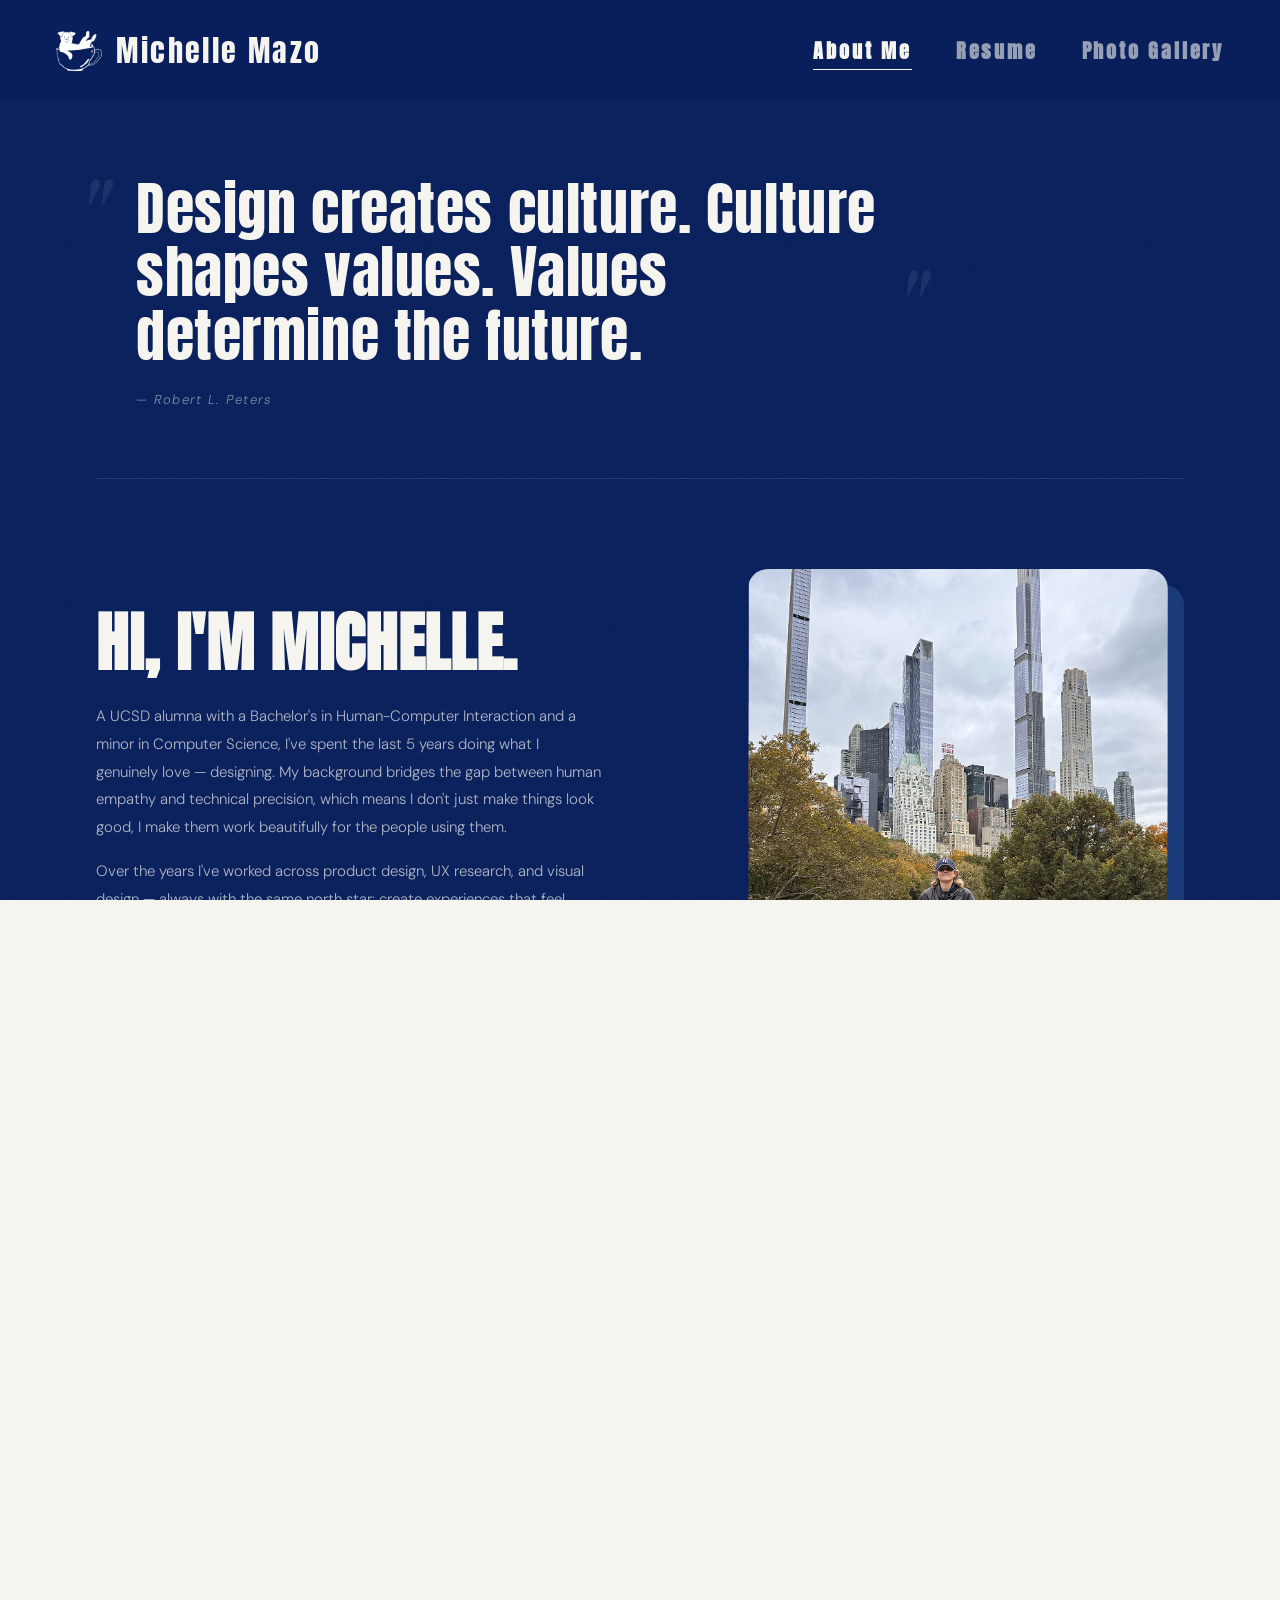
==== commit bacd0c66: "updated qoute" ====
--- a/about.html
+++ b/about.html
@@ -37,10 +37,10 @@
         <div class="quote-inner">
           <span class="quote-mark open">"</span>
           <blockquote class="quote-text">
-            Style is a way to say who you are without having to speak.
+            Design creates culture. Culture shapes values. Values determine the future.
           </blockquote>
           <span class="quote-mark close">"</span>
-          <cite class="quote-cite">— Rachel Zoe</cite>
+          <cite class="quote-cite">— Robert L. Peters</cite>
         </div>
       </section>
 
--- a/styles.css
+++ b/styles.css
@@ -1,13 +1,6 @@
 /* ── RESET ─────────────────────────────────────────── */
-*,
-*::before,
-*::after {
-  box-sizing: border-box;
-  margin: 0;
-  padding: 0;
-}
-
-/* ── VARIABLES ─────────────────────────────────────── */
+*, *::before, *::after { box-sizing: border-box; margin: 0; padding: 0; }
+
 :root {
   --ink: #081F5C;
   --cream: #f6f4ef;
@@ -15,695 +8,354 @@
   --border: rgba(8, 31, 92, 0.12);
 }
 
-/* ── BASE ──────────────────────────────────────────── */
-html,
-body {
-  height: 100%;
+html, body { height: 100%; font-family: 'DM Sans', sans-serif; background: var(--cream); color: var(--ink); overflow: hidden; }
+
+body::before { content: ''; position: fixed; inset: 0; z-index: 0; pointer-events: none; opacity: 0.055; background-image: url("data:image/svg+xml,%3Csvg viewBox='0 0 512 512' xmlns='http://www.w3.org/2000/svg'%3E%3Cfilter id='noise'%3E%3CfeTurbulence type='fractalNoise' baseFrequency='0.75' numOctaves='4' stitchTiles='stitch'/%3E%3C/filter%3E%3Crect width='100%25' height='100%25' filter='url(%23noise)'/%3E%3C/svg%3E"); background-size: 180px 180px; }
+
+.snap-container { position: fixed; inset: 0; overflow-y: scroll; scroll-snap-type: y mandatory; -webkit-overflow-scrolling: touch; z-index: 1; }
+.snap-section { scroll-snap-align: start; scroll-snap-stop: always; height: 100vh; position: relative; }
+
+nav { display: flex; align-items: center; justify-content: space-between; padding: 28px 56px; position: fixed; top: 0; left: 0; right: 0; z-index: 100; background: var(--cream); }
+.nav-logo { display: flex; align-items: center; gap: 14px; text-decoration: none; z-index: 101; }
+.logo-img { height: 40px; width: auto; }
+.logo-name { font-family: 'Anton', sans-serif; font-size: 30px; letter-spacing: 0.08em; color: var(--ink); }
+.nav-links { display: flex; align-items: center; gap: 44px; list-style: none; }
+.nav-links li { animation: fadeDown 0.6s ease both; }
+.nav-links li:nth-child(1) { animation-delay: 0.15s; }
+.nav-links li:nth-child(2) { animation-delay: 0.26s; }
+.nav-links li:nth-child(3) { animation-delay: 0.37s; }
+.nav-links a { font-family: 'Anton', sans-serif; font-size: 20px; font-weight: 900; letter-spacing: 0.14em; color: var(--ink); text-decoration: none; position: relative; padding-bottom: 4px; opacity: 0.6; transition: opacity 0.25s ease; }
+.nav-links a::after { content: ''; position: absolute; left: 0; bottom: 0; width: 0%; height: 1px; background: var(--ink); transition: width 0.38s cubic-bezier(0.4, 0, 0.2, 1); }
+.nav-links a:hover, .nav-links a.nav-active { opacity: 1; }
+.nav-links a:hover::after, .nav-links a.nav-active::after { width: 100%; }
+
+.nav-hamburger { display: none; flex-direction: column; justify-content: center; gap: 5px; width: 36px; height: 36px; background: none; border: none; cursor: pointer; padding: 4px; z-index: 101; }
+.nav-hamburger span { display: block; width: 100%; height: 1.5px; background: var(--ink); border-radius: 2px; transform-origin: center; transition: transform 0.35s cubic-bezier(0.4, 0, 0.2, 1), opacity 0.35s ease, width 0.35s ease; }
+.nav-hamburger.is-open span:nth-child(1) { transform: translateY(6.5px) rotate(45deg); }
+.nav-hamburger.is-open span:nth-child(2) { opacity: 0; width: 0; }
+.nav-hamburger.is-open span:nth-child(3) { transform: translateY(-6.5px) rotate(-45deg); }
+
+.mobile-menu { display: none; position: fixed; inset: 0; background: var(--cream); z-index: 99; flex-direction: column; align-items: center; justify-content: center; gap: 8px; opacity: 0; pointer-events: none; transition: opacity 0.4s ease; }
+.mobile-menu.is-open { opacity: 1; pointer-events: all; }
+.mobile-menu-links { list-style: none; display: flex; flex-direction: column; align-items: center; gap: 12px; }
+.mobile-menu-links li { overflow: hidden; }
+.mobile-menu-links a { font-family: 'Anton', sans-serif; font-size: clamp(36px, 10vw, 56px); letter-spacing: 0.04em; text-transform: uppercase; color: var(--ink); text-decoration: none; display: block; opacity: 0.2; transform: translateY(30px); transition: opacity 0.4s ease, transform 0.4s cubic-bezier(0.22, 1, 0.36, 1); }
+.mobile-menu.is-open .mobile-menu-links a { opacity: 0.85; transform: translateY(0); }
+.mobile-menu.is-open .mobile-menu-links li:nth-child(1) a { transition-delay: 0.10s; }
+.mobile-menu.is-open .mobile-menu-links li:nth-child(2) a { transition-delay: 0.18s; }
+.mobile-menu.is-open .mobile-menu-links li:nth-child(3) a { transition-delay: 0.26s; }
+.mobile-menu-links a:hover { opacity: 1; }
+.mobile-menu-grain { position: absolute; inset: 0; pointer-events: none; opacity: 0.04; background-image: url("data:image/svg+xml,%3Csvg viewBox='0 0 512 512' xmlns='http://www.w3.org/2000/svg'%3E%3Cfilter id='noise'%3E%3CfeTurbulence type='fractalNoise' baseFrequency='0.75' numOctaves='4' stitchTiles='stitch'/%3E%3C/filter%3E%3Crect width='100%25' height='100%25' filter='url(%23noise)'/%3E%3C/svg%3E"); background-size: 180px 180px; }
+
+/* ── HERO ── */
+.hero-section { display: flex; flex-direction: column; }
+.hero { flex: 1; display: grid; grid-template-columns: 1fr 1fr; padding: calc(97px + 40px) 56px 0; align-items: center; gap: 40px; max-width: 1200px; width: 100%; margin: 0 auto; }
+.hero-text { display: flex; flex-direction: column; }
+.hero-name { font-family: 'Anton', sans-serif; font-size: clamp(40px, 7.5vw, 30px); line-height: 0.93; letter-spacing: 0.01em; color: var(--ink); text-transform: uppercase; }
+.hero-name .line { display: block; overflow: hidden; }
+.hero-name .line span { display: block; animation: slideUp 0.9s cubic-bezier(0.22, 1, 0.36, 1) both; }
+.hero-name .line:nth-child(1) span { animation-delay: 0.25s; }
+.hero-name .line:nth-child(2) span { animation-delay: 0.38s; }
+.hero-divider { width: 44px; height: 1px; background: var(--ink); opacity: 0.22; margin: 30px 0; animation: fadeUp 0.8s ease both 0.55s; }
+.hero-desc { font-family: 'Anton', sans-serif; font-size: 20px; font-weight: 300; line-height: 1.8; color: var(--ink); opacity: 0.6; max-width: 340px; animation: fadeUp 0.8s ease both 0.65s; }
+.hero-image { display: flex; justify-content: flex-end; align-items: flex-end; padding-left: 32px; animation: fadeIn 1.1s ease both 0.4s; }
+.hero-photo { width: 100%; max-width: 460px; height: auto; display: block; object-fit: cover; }
+.image-frame { position: relative; width: 100%; max-width: 460px; aspect-ratio: 3 / 4; }
+
+.hero-scroll-hint { position: absolute; bottom: 36px; left: 50%; transform: translateX(-50%); display: flex; flex-direction: column; align-items: center; gap: 8px; cursor: pointer; background: none; border: none; transition: opacity 0.5s ease; z-index: 5; }
+.hs-label { font-family: 'DM Sans', sans-serif; font-size: 10px; font-weight: 500; letter-spacing: 0.26em; text-transform: uppercase; color: var(--muted); }
+.hs-arrow { color: var(--muted); animation: arrowBounce 1.8s ease-in-out infinite; display: block; }
+
+/* ── WORK ── */
+.work-section { display: flex; flex-direction: column; background: var(--cream); padding-top: 97px; }
+.work-subheader { flex-shrink: 0; display: flex; align-items: center; justify-content: space-between; padding: 16px 56px; border-bottom: 1px solid var(--border); }
+.work-eyebrow { font-family: 'DM Sans', sans-serif; font-size: 10px; font-weight: 500; letter-spacing: 0.26em; text-transform: uppercase; color: var(--muted); }
+.work-toggle { display: flex; align-items: center; gap: 20px; }
+.toggle-btn { font-family: 'Anton', sans-serif; font-size: 17px; letter-spacing: 0.1em; background: none; border: none; cursor: pointer; color: var(--ink); opacity: 0.3; transition: opacity 0.25s ease; padding: 0 0 3px; position: relative; }
+.toggle-btn::after { content: ''; position: absolute; bottom: 0; left: 0; width: 0; height: 1px; background: var(--ink); transition: width 0.32s cubic-bezier(0.4, 0, 0.2, 1); }
+.toggle-btn.active { opacity: 1; }
+.toggle-btn.active::after { width: 100%; }
+.toggle-btn:hover { opacity: 0.7; }
+.toggle-divider { color: var(--muted); opacity: 0.35; font-size: 20px; line-height: 1; }
+
+.work-track { flex: 1; position: relative; overflow: hidden; }
+.work-card { position: absolute; inset: 0; display: flex; align-items: center; justify-content: center; padding: 24px 56px; transition: transform 0.75s cubic-bezier(0.22, 1, 0.36, 1), opacity 0.75s cubic-bezier(0.22, 1, 0.36, 1); will-change: transform, opacity; pointer-events: none; }
+.work-card.hidden { display: none; }
+.work-card.is-below { transform: translateY(100%); opacity: 0; }
+.work-card.is-active { transform: translateY(0); opacity: 1; pointer-events: all; }
+.work-card.is-above { transform: translateY(-5%) scale(0.97); opacity: 0.3; }
+
+.work-card-body { width: 100%; max-width: 1100px; height: 70vh; background: var(--cream); border: 1px solid var(--border); border-radius: 24px; display: grid; grid-template-columns: 1fr 1.4fr; overflow: hidden; box-shadow: 0 6px 40px rgba(8, 31, 92, 0.07); }
+.work-info { padding: 44px 40px; display: flex; flex-direction: column; justify-content: center; border-right: 1px solid var(--border); }
+.work-index { font-family: 'DM Sans', sans-serif; font-size: 10px; font-weight: 500; letter-spacing: 0.24em; text-transform: uppercase; color: var(--muted); margin-bottom: 16px; }
+.work-title { font-family: 'Anton', sans-serif; font-size: clamp(28px, 3.2vw, 46px); letter-spacing: 0.01em; line-height: 0.95; color: var(--ink); text-transform: uppercase; margin-bottom: 20px; }
+.work-desc { font-family: 'DM Sans', sans-serif; font-size: 13.5px; line-height: 1.75; color: var(--ink); opacity: 0.6; max-width: 340px; }
+.work-desc + .work-desc { margin-top: 10px; }
+.work-meta { margin-top: 28px; border-top: 1px solid var(--border); }
+.work-meta-row { display: flex; justify-content: space-between; align-items: flex-start; gap: 20px; padding: 10px 0; border-bottom: 1px solid var(--border); }
+.meta-label { font-family: 'DM Sans', sans-serif; font-size: 10px; letter-spacing: 0.14em; text-transform: uppercase; color: var(--muted); min-width: 48px; flex-shrink: 0; padding-top: 2px; }
+.meta-value { font-family: 'DM Sans', sans-serif; font-size: 13px; color: var(--ink); opacity: 0.65; text-align: right; line-height: 1.5; }
+.meta-bold { font-weight: 600; opacity: 1; }
+.work-cta { margin-top: 26px; display: inline-flex; align-items: center; gap: 10px; font-family: 'Anton', sans-serif; font-size: 12px; letter-spacing: 0.18em; text-transform: uppercase; color: var(--ink); text-decoration: none; padding-bottom: 3px; border-bottom: 1px solid var(--ink); width: fit-content; opacity: 0.75; transition: opacity 0.25s ease, gap 0.28s ease; }
+.work-cta:hover { opacity: 1; gap: 16px; }
+
+.work-visual { position: relative; overflow: hidden; background: rgba(8, 31, 92, 0.03); }
+.work-visual img { width: 100%; height: 100%; object-fit: cover; display: block; }
+.work-img-placeholder { width: 100%; height: 100%; display: flex; flex-direction: column; align-items: center; justify-content: center; gap: 10px; }
+.placeholder-label { font-family: 'Anton', sans-serif; font-size: 13px; letter-spacing: 0.14em; color: var(--ink); opacity: 0.22; }
+.placeholder-sub { font-family: 'DM Sans', sans-serif; font-size: 11px; letter-spacing: 0.1em; color: var(--muted); opacity: 0.35; }
+
+.work-progress { position: absolute; right: 28px; top: 50%; transform: translateY(-50%); display: flex; flex-direction: column; gap: 9px; z-index: 10; }
+.progress-pip { width: 6px; height: 6px; border-radius: 50%; background: var(--ink); opacity: 0.18; border: none; cursor: pointer; padding: 0; transition: opacity 0.3s ease, transform 0.3s ease; }
+.progress-pip.active { opacity: 0.85; transform: scale(1.5); }
+.progress-pip:hover { opacity: 0.5; }
+
+/* ══════════════════════════════════════════════════════
+   TIMELINE SECTION
+══════════════════════════════════════════════════════ */
+.timeline-section {
+  display: flex;
+  align-items: center;
+  justify-content: center;
+  padding-top: 97px;
+  background: var(--cream);
+}
+
+.timeline-inner {
+  width: 100%;
+  max-width: 1100px;
+  padding: 0 56px;
+}
+
+.timeline-header {
+  display: flex;
+  align-items: center;
+  gap: 12px;
+  margin-bottom: 40px;
+}
+
+.tl-icon {
+  font-size: 16px;
+  color: var(--ink);
+  opacity: 0.5;
+}
+
+.tl-title-heading {
+  font-family: 'Anton', sans-serif;
+  font-size: 22px;
+  letter-spacing: 0.06em;
+  text-transform: uppercase;
+  color: var(--ink);
+  font-weight: 400;
+}
+
+.timeline-list {
+  list-style: none;
+  display: flex;
+  flex-direction: column;
+}
+
+/* 3-column grid: years | title+company | description */
+.tl-item {
+  display: grid;
+  grid-template-columns: 148px 1fr 1.8fr;
+  align-items: start;
+  gap: 0 40px;
+  padding: 20px 0;
+  border-bottom: 1px solid var(--border);
+  opacity: 0;
+  transform: translateX(-16px);
+  transition: opacity 0.5s ease, transform 0.5s ease, padding-left 0.2s ease;
+  cursor: default;
+}
+
+.tl-item:first-child {
+  border-top: 1px solid var(--border);
+}
+
+.tl-item.tl-visible {
+  opacity: 1;
+  transform: translateX(0);
+  transition-delay: calc(var(--i) * 0.08s);
+}
+
+.tl-item:hover {
+  padding-left: 8px;
+}
+
+/* Col 1: years */
+.tl-years {
+  font-family: 'Anton', sans-serif;
+  font-size: 13px;
+  letter-spacing: 0.08em;
+  color: var(--muted);
+  opacity: 0.8;
+  padding-top: 2px;
+  white-space: nowrap;
+}
+
+/* Col 2: title + company stacked */
+.tl-role {
+  display: flex;
+  flex-direction: column;
+  gap: 5px;
+}
+
+.tl-title {
   font-family: 'DM Sans', sans-serif;
-  background: var(--cream);
-  color: var(--ink);
-  overflow-x: hidden;
-}
-
-/* ── GRAIN OVERLAY ─────────────────────────────────── */
-body::before {
-  content: '';
-  position: fixed;
-  inset: 0;
-  z-index: 0;
-  pointer-events: none;
-  opacity: 0.055;
-  background-image: url("data:image/svg+xml,%3Csvg viewBox='0 0 512 512' xmlns='http://www.w3.org/2000/svg'%3E%3Cfilter id='noise'%3E%3CfeTurbulence type='fractalNoise' baseFrequency='0.75' numOctaves='4' stitchTiles='stitch'/%3E%3C/filter%3E%3Crect width='100%25' height='100%25' filter='url(%23noise)'/%3E%3C/svg%3E");
-  background-size: 180px 180px;
-}
-
-/* ── LAYOUT ────────────────────────────────────────── */
-.page {
-  position: relative;
-  z-index: 1;
-  min-height: 100vh;
-  display: flex;
-  flex-direction: column;
-}
-
-/* ── NAV ───────────────────────────────────────────── */
-nav {
-  display: flex;
-  align-items: center;
-  justify-content: space-between;
-  padding: 28px 56px;
-  border-bottom: 1px solid var(--border);
-  position: relative;
-  z-index: 100;
-  background: var(--cream);
-}
-
-.nav-logo {
-  display: flex;
-  align-items: center;
-  gap: 14px;
-  text-decoration: none;
-  z-index: 101;
-}
-
-.logo-mark {
-  width: 40px;
-  height: 40px;
-  border-radius: 50%;
-  border: 1.5px solid var(--ink);
-  display: flex;
-  align-items: center;
-  justify-content: center;
-  font-family: 'Anton', sans-serif;
-  font-size: 14px;
-  color: var(--ink);
-  letter-spacing: 0.02em;
-  transition: background 0.3s ease, color 0.3s ease;
-}
-
-.nav-logo:hover .logo-mark {
-  background: var(--ink);
-  color: var(--cream);
-}
-
-.logo-name {
-  font-family: 'Anton', sans-serif;
-  font-size: 30px;
-  letter-spacing: 0.08em;
-  color: var(--ink);
-}
-
-.logo-img {
-  height: 40px;
-  width: auto;
-}
-
-.nav-links {
-  display: flex;
-  align-items: center;
-  gap: 44px;
-  list-style: none;
-}
-
-.nav-links li {
-  animation: fadeDown 0.6s ease both;
-}
-
-.nav-links li:nth-child(1) {
-  animation-delay: 0.15s;
-}
-
-.nav-links li:nth-child(2) {
-  animation-delay: 0.26s;
-}
-
-.nav-links li:nth-child(3) {
-  animation-delay: 0.37s;
-}
-
-.nav-links a {
-  font-family: 'Anton', sans-serif;
-  font-size: 20px;
-  font-weight: 900;
-  letter-spacing: 0.14em;
-  color: var(--ink);
-  text-decoration: none;
-  position: relative;
-  padding-bottom: 4px;
+  font-size: 15px;
+  font-weight: 600;
+  color: var(--ink);
+  line-height: 1.3;
+}
+
+.tl-company {
+  font-family: 'DM Sans', sans-serif;
+  font-size: 12px;
+  font-weight: 400;
+  color: var(--muted);
+  letter-spacing: 0.04em;
+}
+
+/* Col 3: description */
+.tl-desc {
+  font-family: 'DM Sans', sans-serif;
+  font-size: 13.5px;
+  font-weight: 300;
+  line-height: 1.75;
+  color: var(--ink);
   opacity: 0.6;
-  transition: opacity 0.25s ease;
-}
-
-.nav-links a::after {
-  content: '';
+}
+
+/* ══════════════════════════════════════════════════════
+   ANIMATIONS
+══════════════════════════════════════════════════════ */
+@keyframes fadeDown { from { opacity: 0; transform: translateY(-12px); } to { opacity: 1; transform: translateY(0); } }
+@keyframes fadeUp { from { opacity: 0; transform: translateY(18px); } to { opacity: 1; transform: translateY(0); } }
+@keyframes slideUp { from { transform: translateY(110%); } to { transform: translateY(0); } }
+@keyframes fadeIn { from { opacity: 0; } to { opacity: 1; } }
+@keyframes arrowBounce { 0%, 100% { transform: translateY(0); opacity: 0.5; } 50% { transform: translateY(5px); opacity: 1; } }
+
+/* ══════════════════════════════════════════════════════
+   RESPONSIVE — TABLET
+══════════════════════════════════════════════════════ */
+@media (max-width: 1024px) {
+  nav { padding: 22px 36px; }
+  .hero { padding: calc(87px + 32px) 36px 0; gap: 32px; }
+  .work-subheader { padding: 14px 36px; }
+  .work-card { padding: 20px 36px; }
+  .work-card-body { height: 72vh; }
+  .work-info { padding: 36px 32px; }
+  .work-progress { right: 16px; }
+  .timeline-inner { padding: 0 36px; }
+  .tl-item { grid-template-columns: 120px 1fr 1.6fr; gap: 0 28px; }
+}
+
+/* ══════════════════════════════════════════════════════
+   RESPONSIVE — MOBILE
+══════════════════════════════════════════════════════ */
+@media (max-width: 768px) {
+  html, body { overflow: auto; }
+  .snap-container { position: static; overflow-y: auto; scroll-snap-type: none; }
+  .snap-section { height: auto; min-height: 100svh; scroll-snap-align: none; scroll-snap-stop: unset; }
+  nav { padding: 18px 24px; }
+  .logo-name { display: none; }
+  .nav-links { display: none; }
+  .nav-hamburger { display: flex; }
+  .mobile-menu { display: flex; }
+  .hero { grid-template-columns: 1fr; padding: calc(72px + 28px) 24px 40px; gap: 28px; }
+  .hero-image { justify-content: center; align-items: center; padding-left: 0; order: -1; }
+  .hero-photo { max-width: 75vw; margin: 0 auto; }
+  .hero-name { font-size: clamp(28px, 7vw, 42px); line-height: 1.1; }
+  .hero-desc { font-size: 16px; max-width: 100%; }
+  .hero-divider { margin: 20px 0; }
+  .hero-scroll-hint { display: none; }
+  .work-section { padding-top: 72px; }
+  .work-subheader { padding: 12px 20px; }
+  .work-eyebrow { display: none; }
+  .work-track { position: static; overflow: visible; flex: none; }
+  .work-card { position: static; transform: none !important; opacity: 1 !important; pointer-events: all !important; padding: 16px 20px 32px; display: none; }
+  .work-card.is-active { display: flex; }
+  .work-card.hidden { display: none; }
+  .work-card-body { grid-template-columns: 1fr; height: auto; border-radius: 16px; }
+  .work-visual { order: -1; height: 220px; border-right: none; border-bottom: 1px solid var(--border); border-radius: 16px 16px 0 0; }
+  .work-info { padding: 28px 24px; border-right: none; }
+  .work-progress { display: none; }
+  .work-mobile-nav { display: flex; justify-content: center; align-items: center; gap: 24px; padding: 16px 0 32px; }
+  .wmn-btn { font-family: 'Anton', sans-serif; font-size: 12px; letter-spacing: 0.16em; background: none; border: 1px solid var(--border); color: var(--ink); padding: 10px 20px; cursor: pointer; border-radius: 4px; opacity: 0.7; transition: opacity 0.2s ease; }
+  .wmn-btn:hover { opacity: 1; }
+  .wmn-btn:disabled { opacity: 0.2; cursor: default; }
+
+  /* Timeline mobile */
+  .timeline-section { align-items: flex-start; padding: calc(72px + 28px) 0 48px; height: auto; min-height: 100svh; }
+  .timeline-inner { padding: 0 24px; }
+  .tl-item { grid-template-columns: 1fr; gap: 6px; opacity: 1; transform: none; padding: 18px 0; }
+  .tl-years { font-size: 11px; opacity: 0.5; }
+  .tl-desc { margin-top: 4px; }
+}
+
+@media (max-width: 400px) {
+  nav { padding: 16px 20px; }
+  .hero { padding: calc(68px + 24px) 20px 32px; }
+  .hero-photo { max-width: 85vw; }
+  .hero-name { font-size: clamp(24px, 8vw, 36px); }
+  .hero-desc { font-size: 15px; }
+}
+
+/* ══════════════════════════════════════════════════════
+   FOOTER — bottom bar inside timeline section
+══════════════════════════════════════════════════════ */
+.site-footer {
   position: absolute;
-  left: 0;
   bottom: 0;
-  width: 0%;
-  height: 1px;
-  background: var(--ink);
-  transition: width 0.38s cubic-bezier(0.4, 0, 0.2, 1);
-}
-
-.nav-links a:hover,
-.nav-links a.nav-active {
-  opacity: 1;
-}
-
-.nav-links a:hover::after,
-.nav-links a.nav-active::after {
-  width: 100%;
-}
-
-/* ── HAMBURGER BUTTON ──────────────────────────────── */
-.nav-hamburger {
-  display: none;
-  flex-direction: column;
-  justify-content: center;
-  gap: 5px;
-  width: 36px;
-  height: 36px;
-  background: none;
-  border: none;
-  cursor: pointer;
-  padding: 4px;
-  z-index: 101;
-}
-
-.nav-hamburger span {
-  display: block;
-  width: 100%;
-  height: 1.5px;
-  background: var(--ink);
-  border-radius: 2px;
-  transform-origin: center;
-  transition: transform 0.35s cubic-bezier(0.4, 0, 0.2, 1),
-    opacity 0.35s ease,
-    width 0.35s ease;
-}
-
-.nav-hamburger.is-open span:nth-child(1) {
-  transform: translateY(6.5px) rotate(45deg);
-}
-
-.nav-hamburger.is-open span:nth-child(2) {
-  opacity: 0;
-  width: 0;
-}
-
-.nav-hamburger.is-open span:nth-child(3) {
-  transform: translateY(-6.5px) rotate(-45deg);
-}
-
-/* ── MOBILE MENU DRAWER ────────────────────────────── */
-.mobile-menu {
-  display: none;
-  position: fixed;
-  top: 0;
   left: 0;
   right: 0;
-  bottom: 0;
-  background: var(--cream);
-  z-index: 99;
-  flex-direction: column;
-  align-items: center;
-  justify-content: center;
-  gap: 8px;
-  opacity: 0;
-  pointer-events: none;
-  transition: opacity 0.4s ease;
-}
-
-.mobile-menu.is-open {
+  display: flex;
+  align-items: center;
+  justify-content: space-between;
+  padding: 18px 56px;
+  border-top: 1px solid var(--border);
+}
+
+.footer-logo img {
+  height: 32px;
+  width: auto;
+  display: block;
+  opacity: 0.6;
+  transition: opacity 0.2s ease;
+}
+
+.footer-logo:hover img { opacity: 1; }
+
+.footer-made {
+  font-family: 'DM Sans', sans-serif;
+  font-size: 12px;
+  font-weight: 400;
+  letter-spacing: 0.12em;
+  color: var(--muted);
+}
+
+.footer-links {
+  display: flex;
+  align-items: center;
+  gap: 22px;
+}
+
+.footer-links a {
+  color: var(--ink);
+  opacity: 0.35;
+  display: flex;
+  align-items: center;
+  transition: opacity 0.2s ease, transform 0.2s ease;
+}
+
+.footer-links a:hover {
   opacity: 1;
-  pointer-events: all;
-}
-
-.mobile-menu-links {
-  list-style: none;
-  display: flex;
-  flex-direction: column;
-  align-items: center;
-  gap: 12px;
-}
-
-.mobile-menu-links li {
-  overflow: hidden;
-}
-
-.mobile-menu-links a {
-  font-family: 'Anton', sans-serif;
-  font-size: clamp(36px, 10vw, 56px);
-  letter-spacing: 0.04em;
-  text-transform: uppercase;
-  color: var(--ink);
-  text-decoration: none;
-  display: block;
-  opacity: 0.2;
-  transform: translateY(30px);
-  transition: opacity 0.4s ease, transform 0.4s cubic-bezier(0.22, 1, 0.36, 1);
-}
-
-.mobile-menu.is-open .mobile-menu-links a {
-  opacity: 0.85;
-  transform: translateY(0);
-}
-
-.mobile-menu.is-open .mobile-menu-links li:nth-child(1) a {
-  transition-delay: 0.10s;
-}
-
-.mobile-menu.is-open .mobile-menu-links li:nth-child(2) a {
-  transition-delay: 0.18s;
-}
-
-.mobile-menu.is-open .mobile-menu-links li:nth-child(3) a {
-  transition-delay: 0.26s;
-}
-
-.mobile-menu-links a:hover {
-  opacity: 1;
-}
-
-.mobile-menu-grain {
-  position: absolute;
-  inset: 0;
-  pointer-events: none;
-  opacity: 0.04;
-  background-image: url("data:image/svg+xml,%3Csvg viewBox='0 0 512 512' xmlns='http://www.w3.org/2000/svg'%3E%3Cfilter id='noise'%3E%3CfeTurbulence type='fractalNoise' baseFrequency='0.75' numOctaves='4' stitchTiles='stitch'/%3E%3C/filter%3E%3Crect width='100%25' height='100%25' filter='url(%23noise)'/%3E%3C/svg%3E");
-  background-size: 180px 180px;
-}
-
-/* ── HERO ──────────────────────────────────────────── */
-.hero {
-  flex: 1;
-  display: grid;
-  grid-template-columns: 1fr 1fr;
-  padding: 80px 56px 0;
-  align-items: center;
-  gap: 40px;
-  max-width: 1200px;
-  width: 100%;
-  margin: 0 auto;
-}
-
-/* LEFT — text */
-.hero-text {
-  display: flex;
-  flex-direction: column;
-}
-
-.hero-eyebrow {
-  font-family: 'DM Sans', sans-serif;
-  font-size: 11px;
-  font-weight: 500;
-  letter-spacing: 0.24em;
-  text-transform: uppercase;
-  color: var(--muted);
-  margin-bottom: 22px;
-  animation: fadeUp 0.8s ease both 0.2s;
-}
-
-.hero-name {
-  font-family: 'Anton', sans-serif;
-  font-size: clamp(40px, 7.5vw, 30px);
-  line-height: 0.93;
-  letter-spacing: 0.01em;
-  color: var(--ink);
-  text-transform: uppercase;
-}
-
-.hero-name .line {
-  display: block;
-  overflow: hidden;
-}
-
-.hero-name .line span {
-  display: block;
-  animation: slideUp 0.9s cubic-bezier(0.22, 1, 0.36, 1) both;
-}
-
-.hero-name .line:nth-child(1) span {
-  animation-delay: 0.25s;
-}
-
-.hero-name .line:nth-child(2) span {
-  animation-delay: 0.38s;
-}
-
-.hero-divider {
-  width: 44px;
-  height: 1px;
-  background: var(--ink);
-  opacity: 0.22;
-  margin: 30px 0;
-  animation: fadeUp 0.8s ease both 0.55s;
-}
-
-.hero-desc {
-  font-family: 'Anton', sans-serif;
-  font-size: 20px;
-  font-weight: 300;
-  line-height: 1.8;
-  color: var(--ink);
-  opacity: 0.6;
-  max-width: 340px;
-  animation: fadeUp 0.8s ease both 0.65s;
-}
-
-.hero-cta {
-  margin-top: 44px;
-  animation: fadeUp 0.8s ease both 0.78s;
-}
-
-.hero-cta a {
-  font-family: 'DM Sans', sans-serif;
-  font-size: 11px;
-  font-weight: 500;
-  letter-spacing: 0.2em;
-  text-transform: uppercase;
-  color: var(--cream);
-  background: var(--ink);
-  text-decoration: none;
-  padding: 15px 36px;
-  border: 1px solid var(--ink);
-  display: inline-block;
-  position: relative;
-  overflow: hidden;
-  transition: color 0.38s ease;
-}
-
-.hero-cta a::before {
-  content: '';
-  position: absolute;
-  inset: 0;
-  background: var(--cream);
-  transform: translateX(-102%);
-  transition: transform 0.38s cubic-bezier(0.4, 0, 0.2, 1);
-}
-
-.hero-cta a:hover {
-  color: var(--ink);
-}
-
-.hero-cta a:hover::before {
-  transform: translateX(0);
-}
-
-.hero-cta a span {
-  position: relative;
-  z-index: 1;
-}
-
-/* RIGHT — image */
-.hero-image {
-  display: flex;
-  justify-content: flex-end;
-  align-items: flex-end;
-  padding-left: 32px;
-  animation: fadeIn 1.1s ease both 0.4s;
-}
-
-.hero-photo {
-  width: 100%;
-  max-width: 460px;
-  height: auto;
-  display: block;
-  object-fit: cover;
-}
-
-.image-frame {
-  position: relative;
-  width: 100%;
-  max-width: 460px;
-  aspect-ratio: 3 / 4;
-}
-
-.image-frame::before {
-  content: '';
-  position: absolute;
-  top: -16px;
-  right: -16px;
-  width: 55%;
-  height: 55%;
-  border-top: 1px solid var(--ink);
-  border-right: 1px solid var(--ink);
-  opacity: 0.14;
-  pointer-events: none;
-  z-index: 2;
-}
-
-.image-frame::after {
-  content: '';
-  position: absolute;
-  bottom: -16px;
-  left: -16px;
-  width: 55%;
-  height: 55%;
-  border-bottom: 1px solid var(--ink);
-  border-left: 1px solid var(--ink);
-  opacity: 0.14;
-  pointer-events: none;
-  z-index: 2;
-}
-
-.placeholder-img {
-  width: 100%;
-  height: 100%;
-  background: rgba(8, 31, 92, 0.04);
-  border: 1px dashed rgba(8, 31, 92, 0.18);
-  display: flex;
-  flex-direction: column;
-  align-items: center;
-  justify-content: center;
-  gap: 14px;
-}
-
-.placeholder-img svg {
-  opacity: 0.18;
-}
-
-.placeholder-img p {
-  font-size: 11px;
-  letter-spacing: 0.16em;
-  text-transform: uppercase;
-  color: var(--ink);
-  opacity: 0.3;
-}
-
-/* ── COMING SOON ───────────────────────────────────── */
-.coming-soon {
-  padding: 44px 56px;
-  display: flex;
-  align-items: center;
-  gap: 18px;
-  animation: fadeUp 0.8s ease both 1s;
-}
-
-.cs-line {
-  flex: 1;
-  height: 1px;
-  background: var(--border);
-}
-
-.cs-text {
-  font-family: 'DM Sans', sans-serif;
-  font-size: 10px;
-  font-weight: 400;
-  letter-spacing: 0.26em;
-  text-transform: uppercase;
-  color: var(--muted);
-  white-space: nowrap;
-}
-
-.cs-dots {
-  display: flex;
-  gap: 5px;
-  align-items: center;
-}
-
-.dot {
-  width: 4px;
-  height: 4px;
-  border-radius: 50%;
-  background: var(--muted);
-  opacity: 0.4;
-  animation: blink 1.8s ease-in-out infinite;
-}
-
-.dot:nth-child(2) {
-  animation-delay: 0.22s;
-}
-
-.dot:nth-child(3) {
-  animation-delay: 0.44s;
-}
-
-/* ── ANIMATIONS ────────────────────────────────────── */
-@keyframes fadeDown {
-  from {
-    opacity: 0;
-    transform: translateY(-12px);
-  }
-
-  to {
-    opacity: 1;
-    transform: translateY(0);
-  }
-}
-
-@keyframes fadeUp {
-  from {
-    opacity: 0;
-    transform: translateY(18px);
-  }
-
-  to {
-    opacity: 1;
-    transform: translateY(0);
-  }
-}
-
-@keyframes slideUp {
-  from {
-    transform: translateY(110%);
-  }
-
-  to {
-    transform: translateY(0);
-  }
-}
-
-@keyframes fadeIn {
-  from {
-    opacity: 0;
-  }
-
-  to {
-    opacity: 1;
-  }
-}
-
-@keyframes blink {
-
-  0%,
-  100% {
-    opacity: 0.25;
-    transform: scale(1);
-  }
-
-  50% {
-    opacity: 0.9;
-    transform: scale(1.35);
-  }
-}
-
-/* ══════════════════════════════════════════════════════
-   RESPONSIVE — TABLET (max 1024px)
-══════════════════════════════════════════════════════ */
-@media (max-width: 1024px) {
-  nav {
-    padding: 22px 36px;
-  }
-
-  .hero {
-    padding: 60px 36px 0;
-    gap: 32px;
-  }
-
-  .coming-soon {
-    padding: 40px 36px;
-  }
-}
-
-/* ══════════════════════════════════════════════════════
-   RESPONSIVE — MOBILE (max 768px)
-══════════════════════════════════════════════════════ */
+  transform: translateY(-2px);
+}
+
 @media (max-width: 768px) {
-
-  /* Nav */
-  nav {
-    padding: 18px 24px;
-  }
-
-  .logo-name {
-    display: none;
-  }
-
-  /* Hide desktop links, show hamburger + drawer */
-  .nav-links {
-    display: none;
-  }
-
-  .nav-hamburger {
-    display: flex;
-  }
-
-  .mobile-menu {
-    display: flex;
-  }
-
-  /* Hero — stack to single column, image on top */
-  .hero {
-    grid-template-columns: 1fr;
-    padding: 40px 24px 0;
-    gap: 32px;
-  }
-
-  .hero-image {
-    justify-content: center;
-    align-items: center;
-    padding-left: 0;
-    order: -1;
-  }
-
-  .hero-photo {
-    max-width: 75vw;
-    margin: 0 auto;
-  }
-
-  .image-frame {
-    max-width: 75vw;
-    margin: 0 auto;
-  }
-
-  /* Text */
-  .hero-name {
-    font-size: clamp(28px, 7vw, 42px);
-    line-height: 1.1;
-  }
-
-  .hero-desc {
-    font-size: 16px;
-    max-width: 100%;
-  }
-
-  .hero-divider {
-    margin: 20px 0;
-  }
-
-  .hero-cta {
-    margin-top: 28px;
-  }
-
-  .hero-cta a {
-    display: block;
-    text-align: center;
-    padding: 16px 24px;
-  }
-
-  /* Coming soon */
-  .coming-soon {
-    padding: 32px 24px;
-  }
-}
-
-/* ══════════════════════════════════════════════════════
-   RESPONSIVE — SMALL MOBILE (max 400px)
-══════════════════════════════════════════════════════ */
-@media (max-width: 400px) {
-  nav {
-    padding: 16px 20px;
-  }
-
-  .hero {
-    padding: 32px 20px 0;
-  }
-
-  .hero-photo,
-  .image-frame {
-    max-width: 85vw;
-  }
-
-  .hero-name {
-    font-size: clamp(24px, 8vw, 36px);
-  }
-
-  .hero-desc {
-    font-size: 15px;
-  }
-
-  .coming-soon {
-    padding: 28px 20px;
-  }
-}
+  .site-footer { padding: 14px 24px; }
+  .footer-made { display: none; }
+  .footer-links { gap: 20px; }
+}
--- a/about.css
+++ b/about.css
@@ -5,6 +5,8 @@
   width: 100%;
   margin: 0 auto;
   padding: 0 56px;
+  padding-top: 97px;
+  /* clear fixed nav */
 }
 
 /* ── SCROLL REVEAL ─────────────────────────────────── */
@@ -723,6 +725,8 @@
 body.about-page {
   background: #081F5C;
   color: #f6f4ef;
+  overflow: auto;
+  /* override the global overflow:hidden from styles.css */
 }
 
 /* grain stays but lightens */
@@ -733,7 +737,8 @@
 /* nav */
 body.about-page nav {
   background: #081F5C;
-  border-bottom-color: rgba(246, 244, 239, 0.12);
+  border-bottom: none;
+  box-shadow: none;
 }
 
 body.about-page .logo-name,
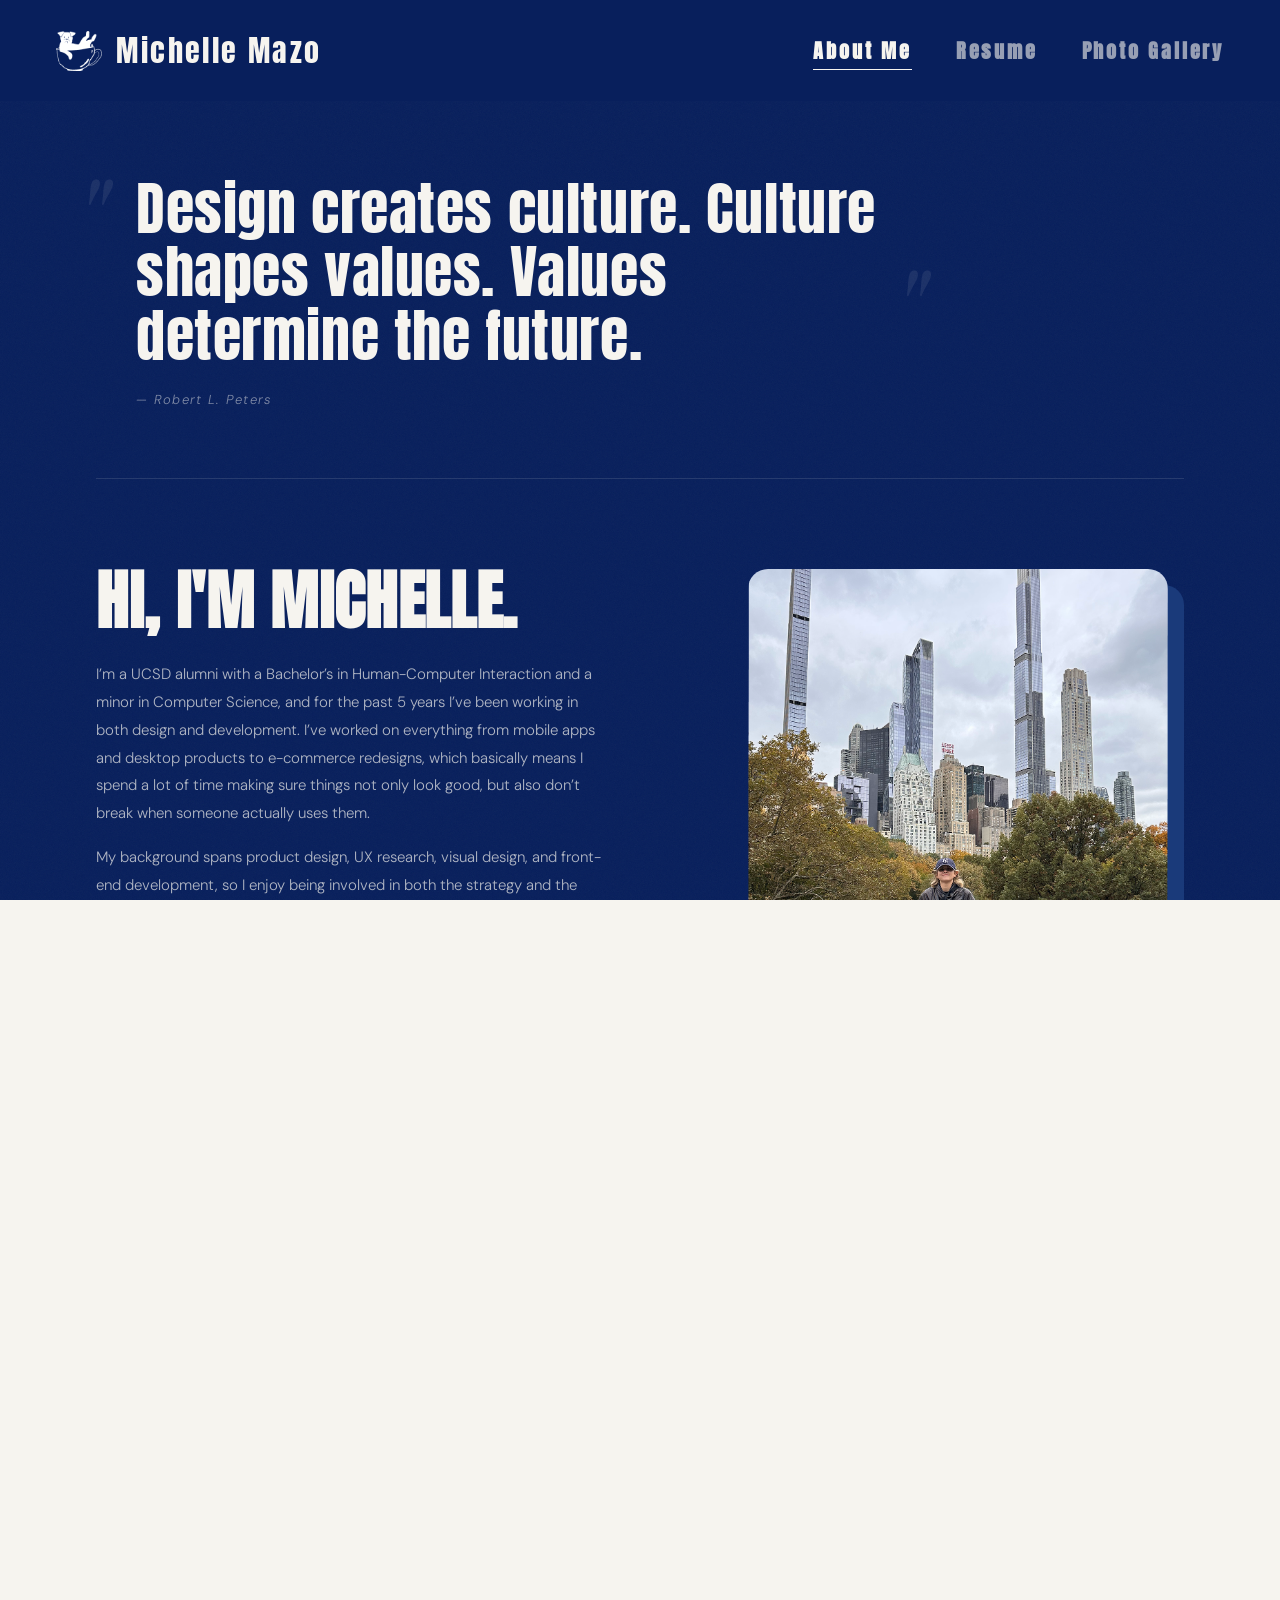
==== commit fc1536e7: "small changes in about section" ====
--- a/about.html
+++ b/about.html
@@ -50,20 +50,19 @@
           <div class="bio-text reveal">
             <h2 class="bio-heading">Hi, I'm Michelle.</h2>
             <p class="bio-body">
-              A UCSD alumna with a Bachelor's in Human-Computer Interaction and a minor in Computer Science, I've spent
-              the last 5 years doing what I genuinely love — designing. My background bridges the gap between human
-              empathy and technical precision, which means I don't just make things look good, I make them work
-              beautifully for the people using them.
-            </p>
-            <p class="bio-body">
-              Over the years I've worked across product design, UX research, and visual design — always with the same
-              north star: create experiences that feel effortless and look intentional. I believe great design is
-              invisible; it guides you without you noticing.
-            </p>
-            <p class="bio-body">
-              When I'm not pushing pixels, you'll find me on the ice rink, behind a camera lens, or deep in a rabbit
-              hole of interior design inspiration. Design isn't just my job — it's the lens through which I see
-              everything.
+              I’m a UCSD alumni with a Bachelor’s in Human-Computer Interaction and a minor in Computer Science, and for the past 5
+              years I’ve been working in both design and development. I’ve worked on everything from mobile apps and desktop products
+              to e-commerce redesigns, which basically means I spend a lot of time making sure things not only look good, but also
+              don’t break when someone actually uses them.
+            </p>
+            <p class="bio-body">
+              My background spans product design, UX research, visual design, and front-end development, so I enjoy being involved in
+              both the strategy and the execution. I care a lot about building experiences that not only look polished, but also feel
+              intuitive and genuinely useful for the people using them.
+            </p>
+            <p class="bio-body">
+            Outside of work, you’ll usually find me at the ice rink, behind a camera, or convincing myself I need to redesign my
+            apartment for the fifth time. For me, design has never really been just a job. Design has always been a part of my everyday life, from photography, interior design to how I think.
             </p>
           </div>
 
@@ -157,9 +156,7 @@
               side through every late-night design sprint and every celebratory moment. Equal parts <span
                 class="marlow-highlight">chaos<span class="marlow-sticker"><img src="assets/walk.png"
                     alt="Marlow"></span></span> and <span class="marlow-highlight">comfort<span
-                  class="marlow-sticker"><img src="assets/watermelon.png" alt="Marlow"></span></span> — basically my
-              spirit
-              animal.
+                  class="marlow-sticker"><img src="assets/watermelon.png" alt="Marlow"></span></span>
             </p>
           </div>
           <div class="dog-img-wrap">
--- a/about.css
+++ b/about.css
@@ -541,7 +541,8 @@
   position: relative;
   display: inline;
   cursor: default;
-  font-weight: 500;
+  font-weight: 900;
+  font-family: 'Anton', sans-serif;
 }
 
 /* the pop-up sticker */
@@ -556,6 +557,7 @@
   z-index: 10;
   width: 80px;
   height: auto;
+  font-family: 'Anton', sans-serif;
 }
 
 .marlow-highlight:hover .marlow-sticker {
